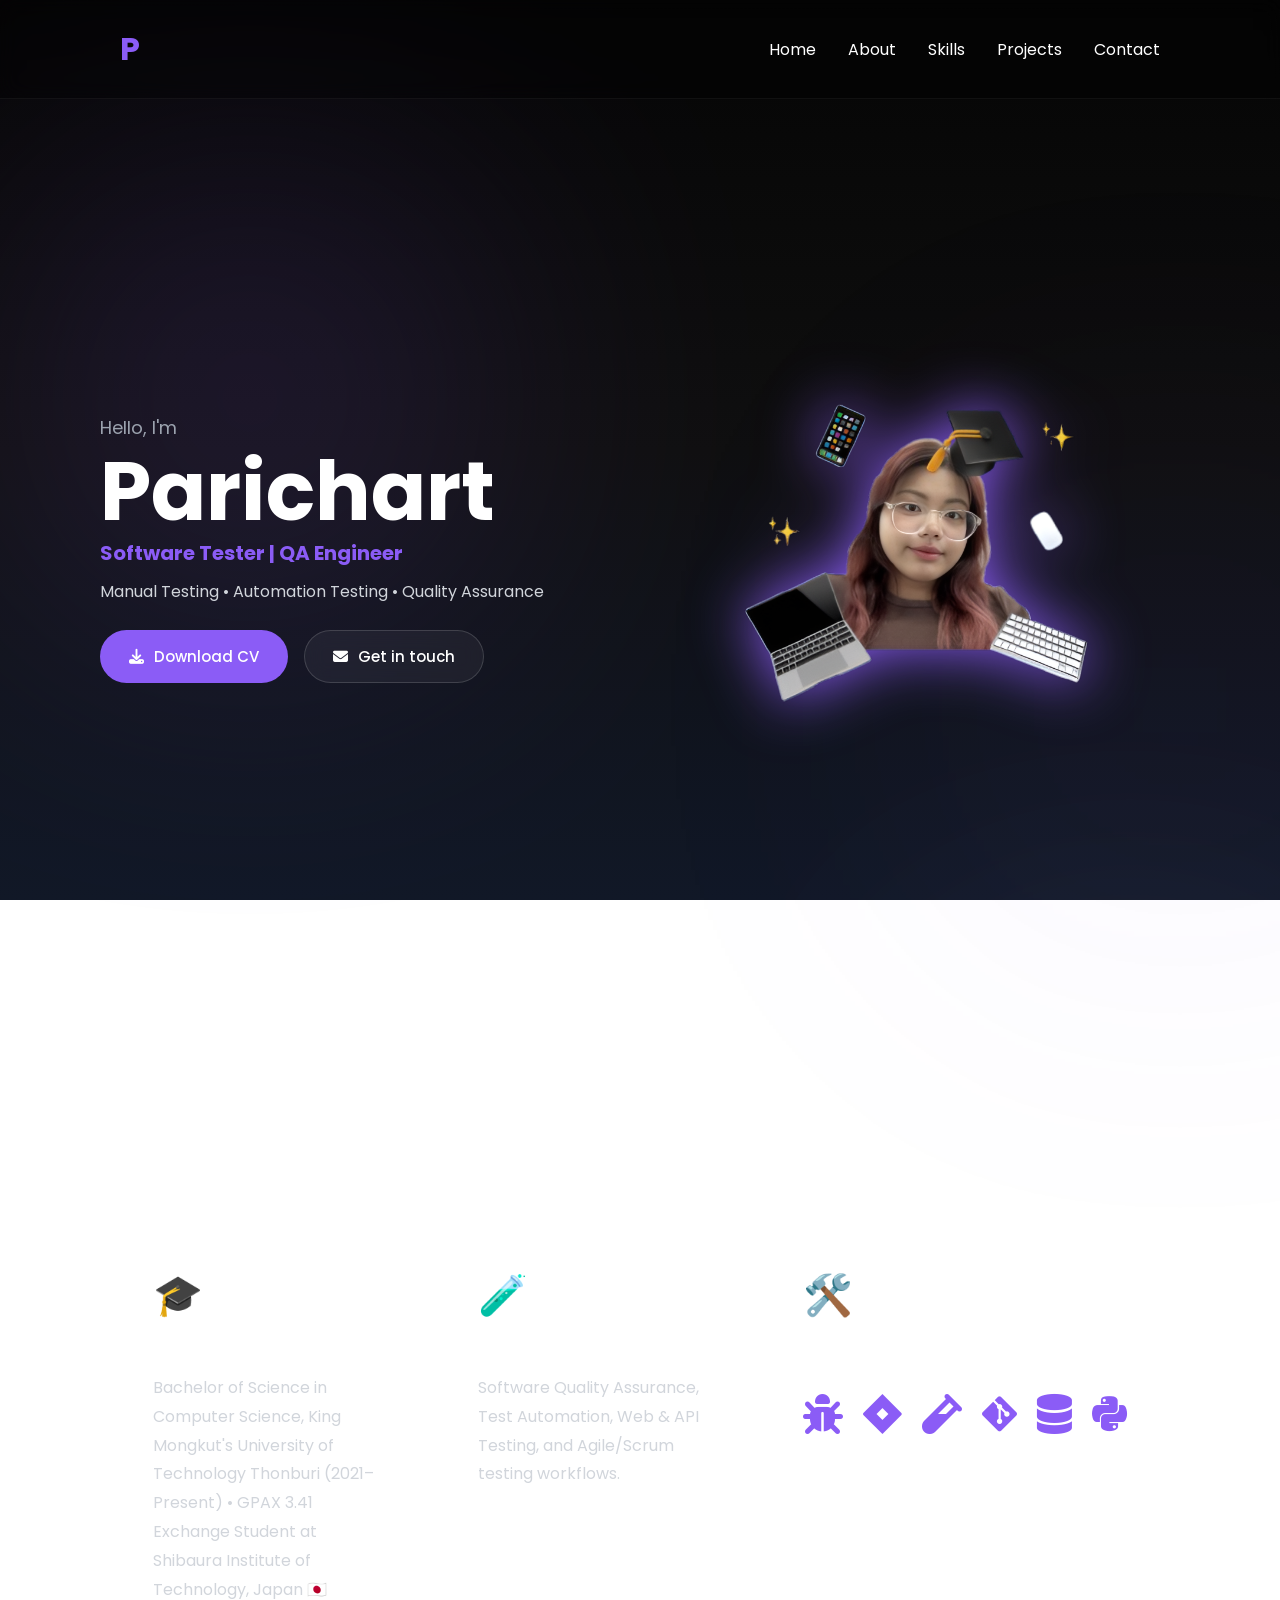
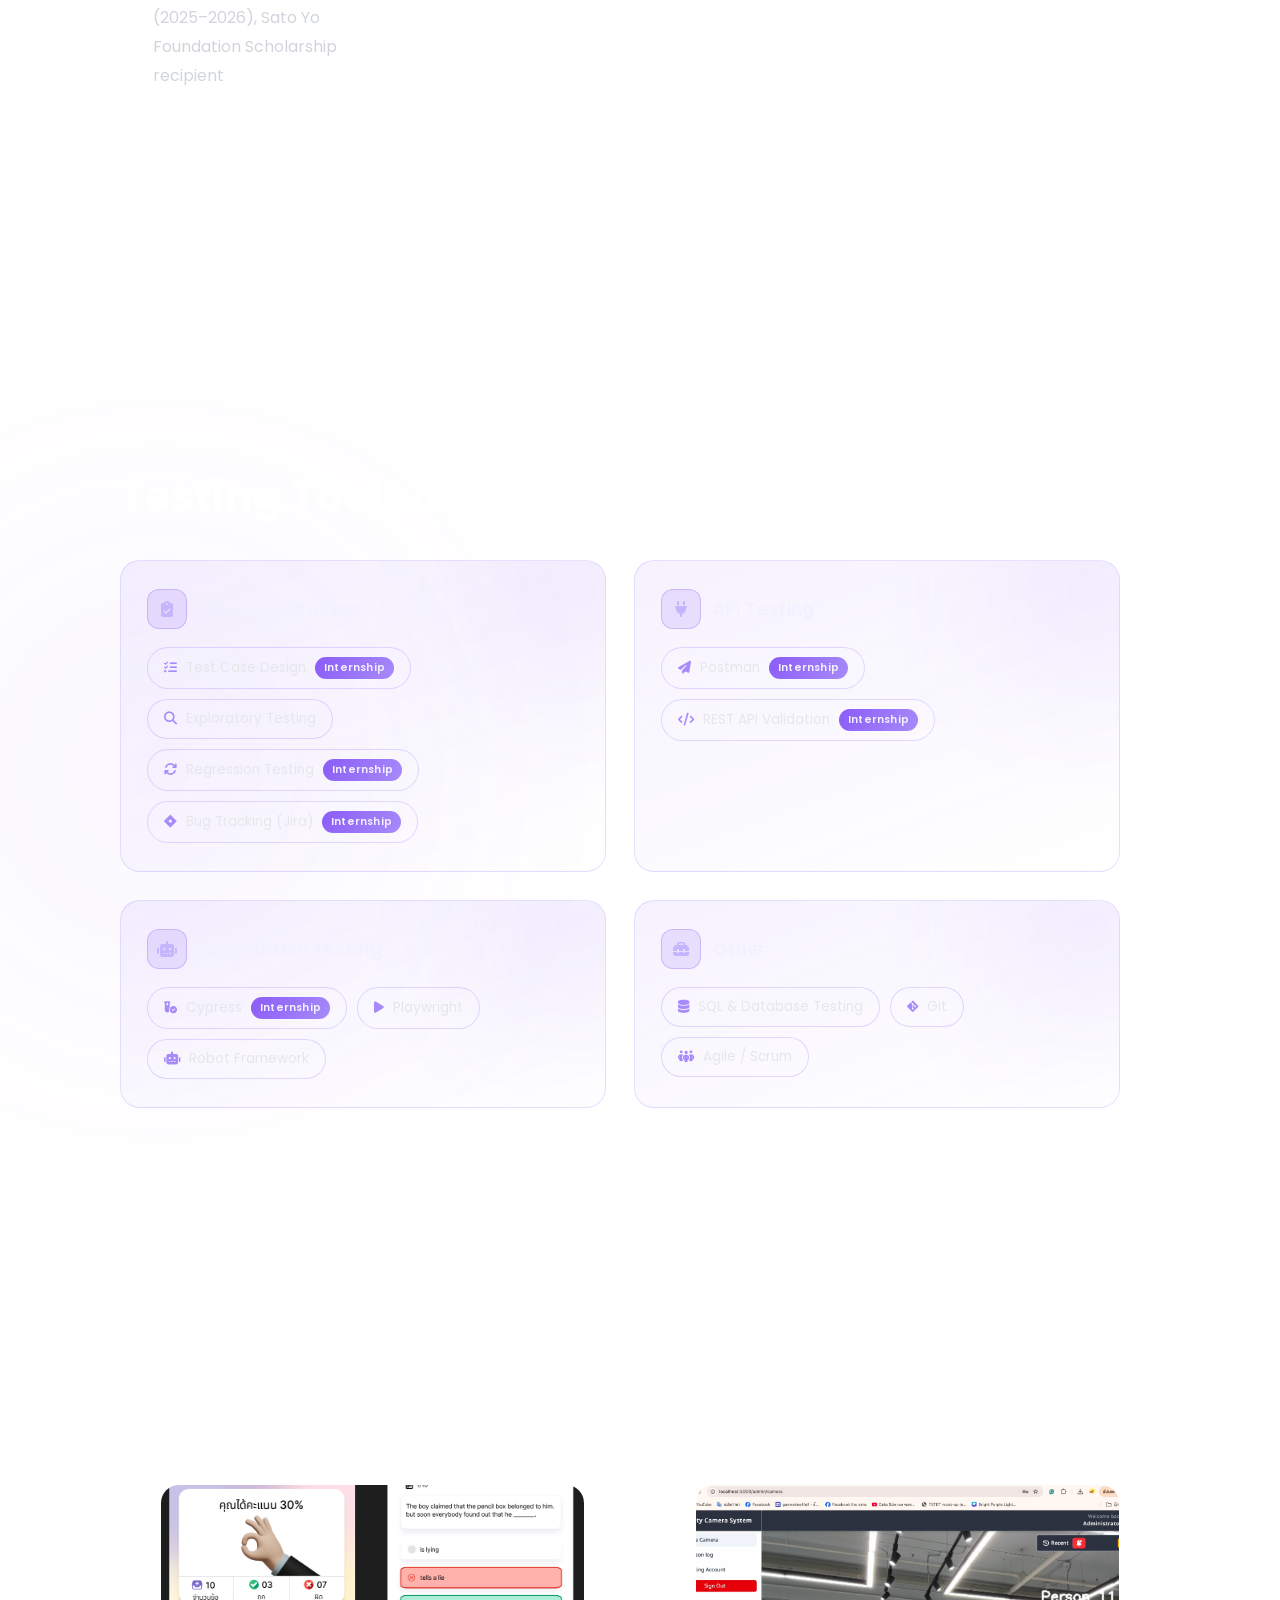
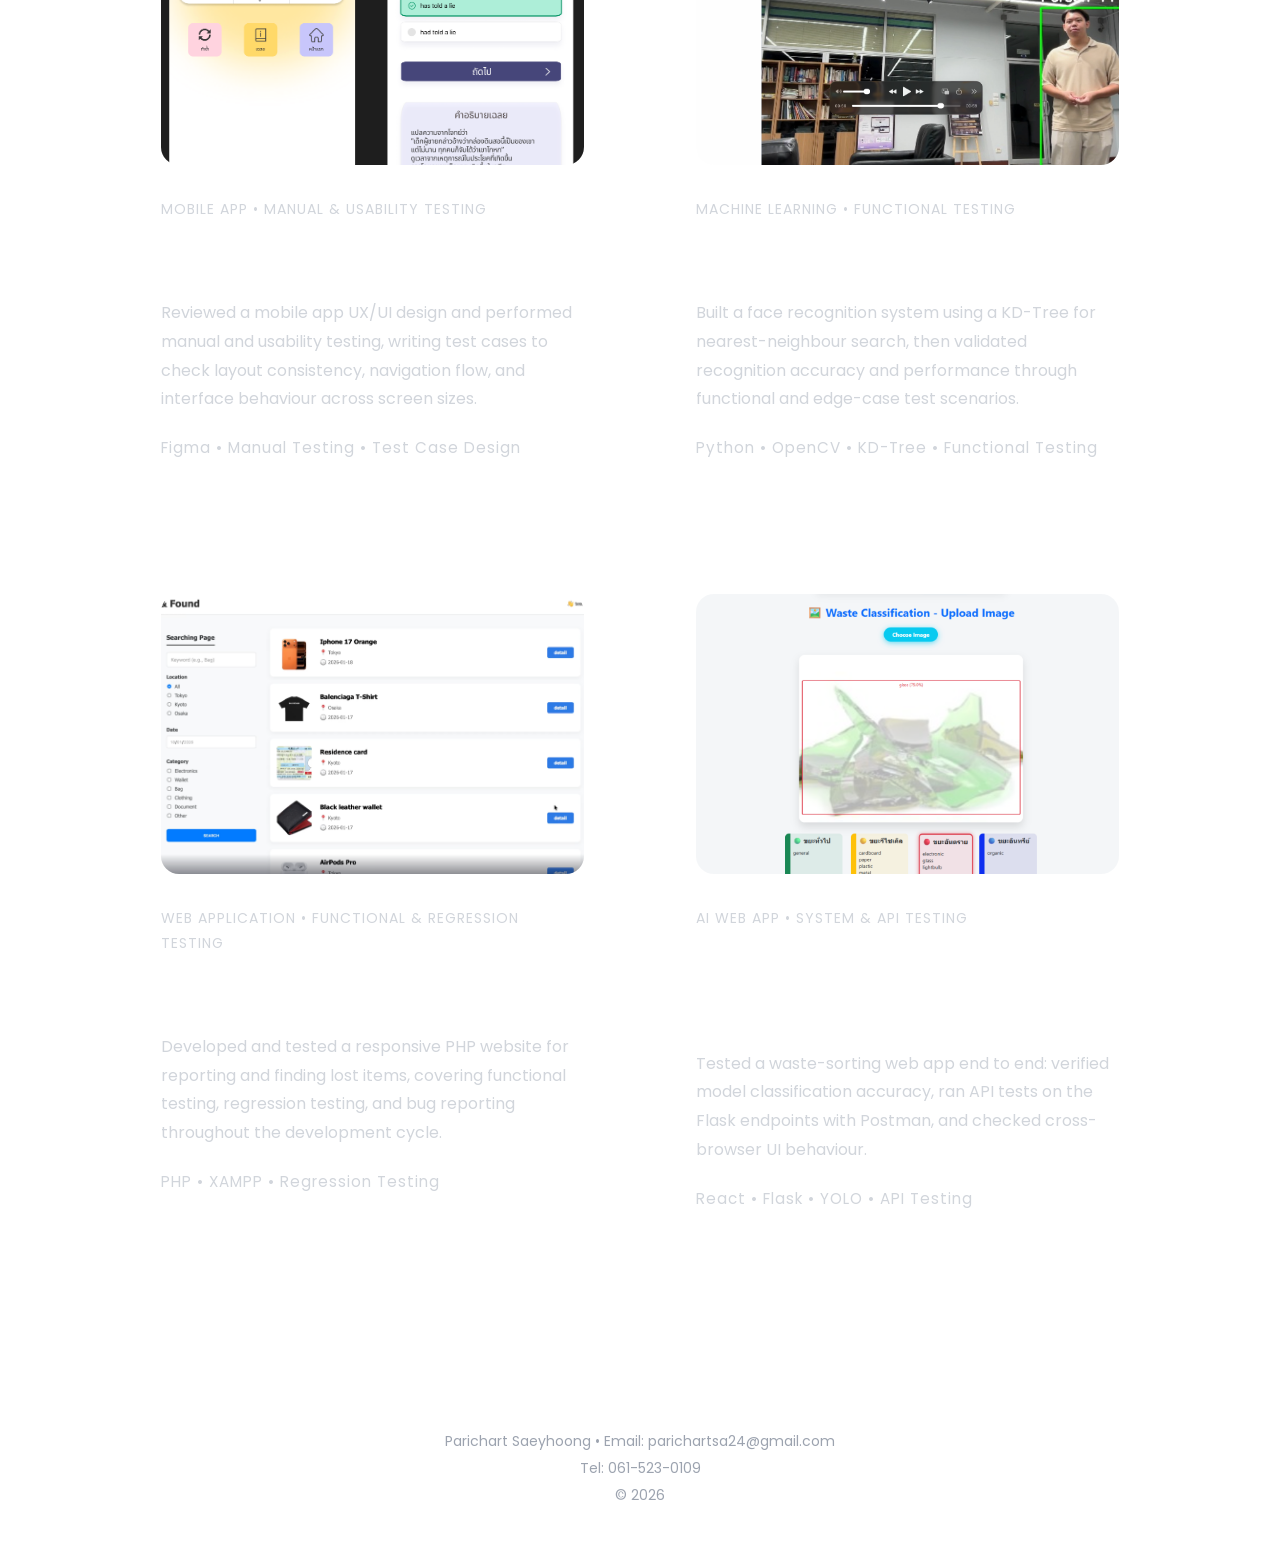
==== index.html @ 2a97bdf1 "Add files via upload" ====
<!DOCTYPE html>
<html lang="en">
  <head>
    <meta charset="UTF-8" />
    <meta name="viewport" content="width=device-width, initial-scale=1.0" />
    <title>Parichart Sae-yhoong — Software Tester | QA Engineer</title>

    <link rel="stylesheet" href="style.css" />
    <link rel="preconnect" href="https://fonts.googleapis.com" />
    <link rel="preconnect" href="https://fonts.gstatic.com" crossorigin />
    <link
      href="https://fonts.googleapis.com/css2?family=Poppins:wght@300;400;500;600;700&display=swap"
      rel="stylesheet"
    />
    <link
      rel="stylesheet"
      href="https://cdnjs.cloudflare.com/ajax/libs/font-awesome/6.5.1/css/all.min.css"
    />
  </head>
  <body>
    <header>
      <nav>
        <div class="logo">P</div>

        <ul>
          <li><a href="#home">Home</a></li>
          <li><a href="#about">About</a></li>
          <li><a href="#skills">Skills</a></li>
          <li><a href="#project">Projects</a></li>
          <li><a href="#contact">Contact</a></li>
        </ul>
      </nav>
    </header>

    <main>
      <section class="hero" id="home">
        <article>
          <p class="intro">Hello, I'm</p>
          <h2>Parichart</h2>
          <h3>Software Tester | QA Engineer</h3>
          <p class="description">
            Manual Testing &bull; Automation Testing &bull; Quality Assurance
          </p>
          <div class="hero-actions">
            <a href="resume.pdf" class="btn-primary" download="Parichart_Sae-yhoong_Resume.pdf">
              <i class="fa-solid fa-download"></i> Download CV
            </a>
            <a href="#contact" class="btn-secondary">
              <i class="fa-solid fa-envelope"></i> Get in touch
            </a>
          </div>
        </article>

        <figure class="hero-image">
          <img src="./images/photo.png" alt="Parichart Saeyhoong" />
        </figure>
      </section>


      <section class="about" id="about">
        <h2 class="section-title">About Me</h2>
        <div class="about-container">
          <article class="about-card">
            <div class="about-icon">🎓</div>
            <h3>Education</h3>
            <p>Bachelor of Science in Computer Science, King Mongkut's University of Technology Thonburi (2021–Present) &bull; GPAX 3.41</p>
            <p>Exchange Student at Shibaura Institute of Technology, Japan 🇯🇵 (2025–2026), Sato Yo Foundation Scholarship recipient</p>
          </article>
          <article class="about-card">
            <div class="about-icon">🧪</div>
            <h3>Interests</h3>
            <p>Software Quality Assurance, Test Automation, Web &amp; API Testing, and Agile/Scrum testing workflows.</p>
          </article>
          <article class="about-card">
            <div class="about-icon">🛠️</div>
            <h3>Tools I Use</h3>
            <div class="skills-icons">
              <i class="fa-solid fa-bug"></i>
              <i class="fa-brands fa-jira"></i>
              <i class="fa-solid fa-vial"></i>
              <i class="fa-brands fa-git-alt"></i>
              <i class="fa-solid fa-database"></i>
              <i class="fa-brands fa-python"></i>
            </div>
          </article>
        </div>
      </section>


      <section class="testing-skills" id="skills">
        <h2 class="section-title">Testing Toolbox</h2>
        <div class="toolbox-grid">
          <div class="toolbox-category">
            <div class="toolbox-category-header">
              <span class="toolbox-category-icon"><i class="fa-solid fa-clipboard-check"></i></span>
              <h3>Manual &amp; Process</h3>
            </div>
            <div class="tool-badges">
              <span class="tool-badge"><i class="fa-solid fa-list-check"></i><span>Test Case Design</span><em>Internship</em></span>
              <span class="tool-badge"><i class="fa-solid fa-magnifying-glass"></i><span>Exploratory Testing</span></span>
              <span class="tool-badge"><i class="fa-solid fa-arrows-rotate"></i><span>Regression Testing</span><em>Internship</em></span>
              <span class="tool-badge"><i class="fa-brands fa-jira"></i><span>Bug Tracking (Jira)</span><em>Internship</em></span>
            </div>
          </div>
          <div class="toolbox-category">
            <div class="toolbox-category-header">
              <span class="toolbox-category-icon"><i class="fa-solid fa-plug"></i></span>
              <h3>API Testing</h3>
            </div>
            <div class="tool-badges">
              <span class="tool-badge"><i class="fa-solid fa-paper-plane"></i><span>Postman</span><em>Internship</em></span>
              <span class="tool-badge"><i class="fa-solid fa-code"></i><span>REST API Validation</span><em>Internship</em></span>
            </div>
          </div>
          <div class="toolbox-category">
            <div class="toolbox-category-header">
              <span class="toolbox-category-icon"><i class="fa-solid fa-robot"></i></span>
              <h3>Automation Testing</h3>
            </div>
            <div class="tool-badges">
              <span class="tool-badge"><i class="fa-solid fa-vial-circle-check"></i><span>Cypress</span><em>Internship</em></span>
              <span class="tool-badge"><i class="fa-solid fa-play"></i><span>Playwright</span></span>
              <span class="tool-badge"><i class="fa-solid fa-robot"></i><span>Robot Framework</span></span>
            </div>
          </div>
          <div class="toolbox-category">
            <div class="toolbox-category-header">
              <span class="toolbox-category-icon"><i class="fa-solid fa-toolbox"></i></span>
              <h3>Other</h3>
            </div>
            <div class="tool-badges">
              <span class="tool-badge"><i class="fa-solid fa-database"></i><span>SQL &amp; Database Testing</span></span>
              <span class="tool-badge"><i class="fa-brands fa-git-alt"></i><span>Git</span></span>
              <span class="tool-badge"><i class="fa-solid fa-people-group"></i><span>Agile / Scrum</span></span>
            </div>
          </div>
        </div>
      </section>


      <section class="project" id="project">
        <h2 class="section-title">Projects</h2>

        <div class="project-grid">
          <article class="project-card">
            <img src="./images/project1.png" alt="Example App" class="project-image" />
            <p class="project-type">Mobile App &bull; Manual &amp; Usability Testing</p>
            <h3>Example App</h3>
            <p>Reviewed a mobile app UX/UI design and performed manual and usability testing, writing test cases to check layout consistency, navigation flow, and interface behaviour across screen sizes.</p>
            <p class="tech-stack">Figma &bull; Manual Testing &bull; Test Case Design</p>
          </article>

          <article class="project-card">
            <img src="./images/project2.png" alt="Face Recognition by KD-Tree" class="project-image" />
            <p class="project-type">Machine Learning &bull; Functional Testing</p>
            <h3>Face Recognition by KD-Tree</h3>
            <p>Built a face recognition system using a KD-Tree for nearest-neighbour search, then validated recognition accuracy and performance through functional and edge-case test scenarios.</p>
            <p class="tech-stack">Python &bull; OpenCV &bull; KD-Tree &bull; Functional Testing</p>
          </article>

          <article class="project-card">
            <img src="./images/project3.png" alt="Lost and Found Website" class="project-image" />
            <p class="project-type">Web Application &bull; Functional &amp; Regression Testing</p>
            <h3>Lost and Found Website</h3>
            <p>Developed and tested a responsive PHP website for reporting and finding lost items, covering functional testing, regression testing, and bug reporting throughout the development cycle.</p>
            <p class="tech-stack">PHP &bull; XAMPP &bull; Regression Testing</p>
          </article>

          <article class="project-card">
            <img src="./images/project4.png" alt="Garbage Classification Website" class="project-image" />
            <p class="project-type">AI Web App &bull; System &amp; API Testing</p>
            <h3>Garbage Classification Website</h3>
            <p>Tested a waste-sorting web app end to end: verified model classification accuracy, ran API tests on the Flask endpoints with Postman, and checked cross-browser UI behaviour.</p>
            <p class="tech-stack">React &bull; Flask &bull; YOLO &bull; API Testing</p>
          </article>
        </div>
      </section>
    </main>

    <footer>
        <p>Parichart Saeyhoong &bull; Email: parichartsa24@gmail.com</p>
        <p>Tel: 061-523-0109</p>
        <p>&copy; 2026</p>
    </footer>

    <script>
      const form = document.getElementById('contact-form');
      const flash = document.getElementById('form-flash');

      form.addEventListener('submit', async (e) => {
        e.preventDefault();
        const submitBtn = form.querySelector('button[type="submit"]');
        submitBtn.disabled = true;

        try {
          const response = await fetch(form.action, {
            method: 'POST',
            body: new FormData(form),
            headers: { Accept: 'application/json' },
          });

          if (response.ok) {
            flash.textContent = "Thanks for reaching out! Your message has been sent.";
            flash.className = 'form-flash form-flash--success';
            form.reset();
          } else {
            flash.textContent = "Sorry, something went wrong sending your message. Please email me directly instead.";
            flash.className = 'form-flash form-flash--error';
          }
        } catch (err) {
          flash.textContent = "Sorry, something went wrong sending your message. Please email me directly instead.";
          flash.className = 'form-flash form-flash--error';
        } finally {
          flash.hidden = false;
          submitBtn.disabled = false;
        }
      });
    </script>
  </body>
</html>
---- style.css ----
*{
    margin: 0;
    padding: 0;
    box-sizing: border-box;
}

body
{
    background:
    linear-gradient(
        to bottom,
        #050505,
        #0f0f0f,
        #111827
);
    background-attachment: fixed;
    color: white;
    font-family: 'Poppins', sans-serif;
    overflow-x: hidden;
}

body::after{
    content: "";
  
    position: fixed;
  
    width: 400px;
    height: 400px;
  
    background: #8b5cf6;
  
    filter: blur(180px);
  
    opacity: 0.08;
  
    right: -100px;
    bottom: 0;
  
    z-index: -1;
  }

header
{
    position: sticky;
    top: 0;
    background-color: rgba(0, 0, 0, 0.3);
    backdrop-filter: blur(10px);
    z-index: 1000;
    border-bottom: 1px solid rgba(255,255,255,0.05);
}

nav
{
    display: flex;
    justify-content: space-between;
    align-items: center;
    padding: 25px 120px;
}

ul
{
    display: flex;
    gap: 2em;
    list-style: none;
}

a{
    color: white;
    text-decoration: none;
    transition: 0.3s;
}
.logo{
    font-size: 32px;
    font-weight: 700;
    color: #8b5cf6;
}
a:hover{
    color: #8b5cf6;
}

.hero{
    min-height: 100vh;
  
    display: flex;
    justify-content: space-between;
    align-items: center;
  
    padding: 0 100px;
  
    position: relative;
  }
  .hero::before{
    content: "";
  
    position: absolute;
  
    width: 400px;
    height: 400px;
  
    background: #8b5cf6;
  
    border-radius: 50%;
  
    filter: blur(150px);
  
    opacity: 0.25;
  
    top: 100px;
    left: 50px;
  
    z-index: -1;
  }

.hero-text
{
    display: flex;
    flex-direction: column;
    gap: 10px;
    width: 50%;
    background: linear-gradient(
        to right,
        white,
        #8b5cf6
    );
    
    -webkit-background-clip: text;
    
    -webkit-text-fill-color: transparent;
}
.intro{
    color: #9ca3af;
  
    margin-bottom: 10px;
  
    font-size: 18px;
  }

  .hero h2{
    font-size: 82px;
    line-height: 1;
    font-weight: 700;
  
    margin-bottom: 5px;
  }


.hero h3{
    font-size: 20px;
    color: #8b5cf6;
  
    margin-bottom: 10px;
  }

  .description{
    color: #d1d5db;
  
    line-height: 1.8;
  
    max-width: 550px;
  }

  .hero-image{
    width: 50%;
  
    display: flex;
    justify-content: center;
  }

  .hero-image img{
    width: 600px;
    filter: drop-shadow(0 0 30px #8b5cf6);
  }

  section{
    padding: 7.5rem 7.5rem;
    border-bottom: 1px solid rgba(255,255,255,0.04);
  }
  .section-title{
    font-size: 42px;
  
    margin-bottom: 2rem;
  }
  
.about
{
    position: relative;
    margin-bottom: 100px;
}
.about::before{
    content: "";
  
    position: absolute;
  
    width: 300px;
    height: 300px;
  
    background: white;
  
    border-radius: 50%;
  
    filter: blur(140px);
  
    opacity: 0.15;
  
    right: 0;
    top: 0;
  
    z-index: -1;
  }

.about p{
    max-width: 700px;
  
    line-height: 1.8;
  
    color: #d1d5db;
  }

  .projects{
    position: relative;
  }
  .projects::before{
    content: "";
  
    position: absolute;
  
    width: 350px;
    height: 350px;
  
    background: #8b5cf6;
  
    border-radius: 50%;
  
    filter: blur(150px);
  
    opacity: 0.15;
  
    left: 30%;
    top: 20%;
  
    z-index: -1;
  } 

.project-grid{
    display: grid;
  
    grid-template-columns: repeat(2, 1fr);
  
    gap: 30px;
}

.project-grid{
    display: grid;
  
    grid-template-columns: repeat(2, 1fr);
  
    gap: 30px;
}

.project-card{
    background: rgba(255,255,255,0.03);
    border: 1px solid rgba(255,255,255,0.08);
    border-radius: 20px;
    padding: 2.5rem;
    backdrop-filter: blur(10px);
    transition: 0.4s;
    overflow: hidden;
    min-height: 600px;
  }

  .project-card:hover{
    transform: translateY(-10px);
  
    border-color: #8b5cf6;
  
    box-shadow: 0 0 30px rgba(139,92,246,0.3);
  }

.project-card h3
{
    font-size: 28px;
    margin-bottom: 15px;
}

.project-card p
{
    color: #d1d5db;
    line-height: 1.8;
    margin-bottom: 20px;
}

.project-card a 
{
    display: inline-block;
    padding: 12px 24px;
    background: #8b5cf6;
    border-radius: 999px;
    color: white;
    transition: 0.3s; 
}

.project-card a:hover{
    background: #7c3aed;
}

/* CONTACT */

.contact{
    padding: 120px 100px;
  
    text-align: center;
  
    position: relative;
  }
  
  
  /* GLOW EFFECT */
  
  .contact::before{
    content: "";
  
    position: absolute;
  
    width: 300px;
    height: 300px;
  
    background: #8b5cf6;
  
    border-radius: 50%;
  
    filter: blur(150px);
  
    opacity: 0.15;
  
    top: 0;
    left: 50%;
  
    transform: translateX(-50%);
  
    z-index: -1;
  }
  
  
  /* SOCIAL ICONS */
  
  .social-icons{
    display: flex;
  
    justify-content: center;
  
    gap: 20px;
  
    margin-top: 40px;
  }
  
  
  /* BUTTON */
  
  .social-icons a{
    padding: 14px 32px;
  
    border-radius: 999px;
  
    background: rgba(255,255,255,0.05);
  
    border: 1px solid rgba(255,255,255,0.1);
  
    color: white;
  
    transition: 0.3s;
  
    backdrop-filter: blur(10px);
    align-items: center;
    gap: 15px;
  }
  
  
  /* HOVER */
  
  .social-icons a:hover{
    background: #8b5cf6;
  
    transform: translateY(-5px);
  
    box-shadow: 0 0 20px rgba(139,92,246,0.5);
  }
  
  
  /* FOOTER */
  
  footer{
    padding: 30px;
  
    border-top: 1px solid rgba(255,255,255,0.08);
  
    text-align: center;
  }
  
  
  /* FOOTER TEXT */
  footer p{
    color: #9ca3af;
  
    margin: 6px 0;
  
    font-size: 14px;
  }
  .project-type{
    color: #8b5cf6;
    font-size: 14px;
    margin-bottom: 12px;
    letter-spacing: 1px;
    text-transform: uppercase;
  }

  .project-image{
    width: 100%;
    height: 280px;
    object-fit: cover;
    border-radius: 18px;
    margin-bottom: 25px;
    transition: 0.4s;
  }

  .project-card:hover .project-image{
    transform: scale(1.03);
  }

/* ABOUT ICON */

.about-icon{
    font-size: 40px;
  
    margin-bottom: 20px;
  }
  
  
  /* SKILLS ICONS */
  
  .skills-icons{
    display: flex;
  
    gap: 20px;
  
    margin-top: 20px;
  
    font-size: 40px;
  }
  
  
  /* ICON STYLE */
  
  .skills-icons i{
    color: #8b5cf6;
  
    transition: 0.3s;
  }
  
  
  /* HOVER */
  
  .skills-icons i:hover{
    transform: translateY(-5px);
  
    color: white;
  }

/* ABOUT GRID */

.about-container{
    display: grid;
  
    grid-template-columns: repeat(3, 1fr);
  
    gap: 30px;
  
    margin-top: 50px;
  }
  
  
  /* ABOUT CARD */
  
  .about-card{
    background: rgba(255,255,255,0.04);
  
    border: 1px solid rgba(255,255,255,0.08);
  
    border-radius: 24px;
  
    padding: 2rem;
  
    backdrop-filter: blur(10px);
  
    transition: 0.4s;
  }
  
  
  /* HOVER */
  
  .about-card:hover{
    transform: translateY(-10px);
  
    border-color: #8b5cf6;
  
    box-shadow: 0 0 30px rgba(139,92,246,0.25);
  }

/* TECH STACK */

.tech-stack{
    margin-top: auto;
  
    color: #8b5cf6;
  
    font-size: 0.95rem;
  
    letter-spacing: 1px;
  }

  /* RESPONSIVE */

@media (max-width: 768px){

    nav{
      padding: 20px 30px;
    }
  
    section{
      padding: 5rem 2rem;
    }
  
    .hero{
      flex-direction: column;
  
      text-align: center;
  
      padding: 6rem 2rem;
  
      gap: 4rem;
    }
  
    .hero-text{
      width: 100%;
    }
  
    .hero-image{
      width: 100%;
    }
  
    .hero-image img{
      width: 320px;
    }
  
    .about-container{
      grid-template-columns: 1fr;
    }
  
    .project-grid{
      grid-template-columns: 1fr;
    }
  
    .project-card{
      min-height: auto;
    }
  
    ul{
      gap: 1rem;
    }
  
    .hero h2{
      font-size: 4rem;
    }
  
  }
/* ============================================= */
/* HERO ACTIONS (CV download / contact buttons)   */
/* ============================================= */

.hero-actions{
    display: flex;
    gap: 16px;
    margin-top: 24px;
    flex-wrap: wrap;
}

.btn-primary,
.btn-secondary{
    display: inline-flex;
    align-items: center;
    gap: 10px;
    padding: 14px 28px;
    border-radius: 999px;
    font-weight: 500;
    font-size: 15px;
    transition: 0.3s;
    border: 1px solid transparent;
    cursor: pointer;
}

.btn-primary{
    background: #8b5cf6;
    color: white;
}

.btn-primary:hover{
    background: #7c3aed;
    box-shadow: 0 0 20px rgba(139,92,246,0.5);
    transform: translateY(-3px);
}

.btn-secondary{
    background: rgba(255,255,255,0.05);
    border-color: rgba(255,255,255,0.15);
    color: white;
    backdrop-filter: blur(10px);
}

.btn-secondary:hover{
    border-color: #8b5cf6;
    color: #8b5cf6;
    transform: translateY(-3px);
}

/* ============================================= */
/* TESTING TOOLBOX (skill bars)                   */
/* ============================================= */

.testing-skills{
    position: relative;
}

.testing-skills::before{
    content: "";
    position: absolute;
    width: 320px;
    height: 320px;
    background: #8b5cf6;
    border-radius: 50%;
    filter: blur(150px);
    opacity: 0.12;
    left: 0;
    top: 30%;
    z-index: -1;
}

.toolbox-grid{
    display: grid;
    grid-template-columns: repeat(2, 1fr);
    gap: 1.75rem;
    max-width: 1000px;
}

.toolbox-category{
    position: relative;
    padding: 28px 26px;
    border-radius: 20px;
    background: linear-gradient(160deg, rgba(139,92,246,0.08), rgba(255,255,255,0.02));
    border: 1px solid rgba(139,92,246,0.18);
    overflow: hidden;
    transition: 0.3s;
}

.toolbox-category::before{
    content: "";
    position: absolute;
    width: 140px;
    height: 140px;
    background: #8b5cf6;
    border-radius: 50%;
    filter: blur(80px);
    opacity: 0.18;
    top: -40px;
    right: -40px;
    pointer-events: none;
}

.toolbox-category:hover{
    border-color: rgba(139,92,246,0.45);
    transform: translateY(-4px);
    box-shadow: 0 10px 30px rgba(139,92,246,0.15);
}

.toolbox-category-header{
    display: flex;
    align-items: center;
    gap: 12px;
    margin-bottom: 18px;
    position: relative;
    z-index: 1;
}

.toolbox-category-icon{
    display: flex;
    align-items: center;
    justify-content: center;
    width: 40px;
    height: 40px;
    flex-shrink: 0;
    border-radius: 12px;
    background: rgba(139,92,246,0.15);
    border: 1px solid rgba(139,92,246,0.3);
    color: #c4b5fd;
    font-size: 16px;
}

.toolbox-category-header h3{
    font-size: 17px;
    color: #f3f0ff;
    font-weight: 600;
    letter-spacing: 0.02em;
}

.tool-badges{
    display: flex;
    flex-wrap: wrap;
    gap: 10px;
    position: relative;
    z-index: 1;
}

.tool-badge{
    display: inline-flex;
    align-items: center;
    gap: 9px;
    padding: 9px 16px;
    border-radius: 999px;
    background: rgba(255,255,255,0.04);
    border: 1px solid rgba(139,92,246,0.22);
    color: #e5e7eb;
    font-size: 13.5px;
    transition: 0.25s;
}

.tool-badge i{
    color: #a78bfa;
    font-size: 13px;
}

.tool-badge:hover{
    background: rgba(139,92,246,0.16);
    border-color: rgba(139,92,246,0.55);
    transform: translateY(-2px);
}

.tool-badge:hover i{
    color: #fff;
}

.tool-badge em{
    font-style: normal;
    font-size: 10.5px;
    font-weight: 600;
    letter-spacing: 0.02em;
    color: #f3f0ff;
    background: linear-gradient(120deg, #8b5cf6, #a78bfa);
    padding: 3px 9px;
    border-radius: 999px;
}

/* ============================================= */
/* CONTACT FORM                                   */
/* ============================================= */

.contact-form{
    max-width: 520px;
    margin: 40px auto 0;
    display: flex;
    flex-direction: column;
    gap: 18px;
    text-align: left;
}

.form-row{
    display: flex;
    flex-direction: column;
    gap: 8px;
}

.form-row label{
    font-size: 14px;
    color: #9ca3af;
}

.form-row input,
.form-row textarea{
    font-family: 'Poppins', sans-serif;
    background: rgba(255,255,255,0.04);
    border: 1px solid rgba(255,255,255,0.1);
    border-radius: 12px;
    padding: 14px 16px;
    color: white;
    font-size: 15px;
    resize: vertical;
    transition: 0.3s;
}

.form-row input:focus,
.form-row textarea:focus{
    outline: none;
    border-color: #8b5cf6;
    box-shadow: 0 0 15px rgba(139,92,246,0.25);
}

.contact-form .btn-primary{
    align-self: center;
    border: none;
    margin-top: 6px;
}

.form-flash{
    max-width: 520px;
    margin: 0 auto 10px;
    padding: 14px 20px;
    border-radius: 12px;
    font-size: 14px;
}

.form-flash--success{
    background: rgba(34,197,94,0.1);
    border: 1px solid rgba(34,197,94,0.4);
    color: #86efac;
}

.form-flash--error{
    background: rgba(239,68,68,0.1);
    border: 1px solid rgba(239,68,68,0.4);
    color: #fca5a5;
}

/* ============================================= */
/* RESPONSIVE ADDITIONS                           */
/* ============================================= */

@media (max-width: 768px){
    .toolbox-grid{
        grid-template-columns: 1fr;
    }

    .toolbox-category{
        padding: 22px 20px;
    }

    .hero-actions{
        justify-content: center;
    }
}
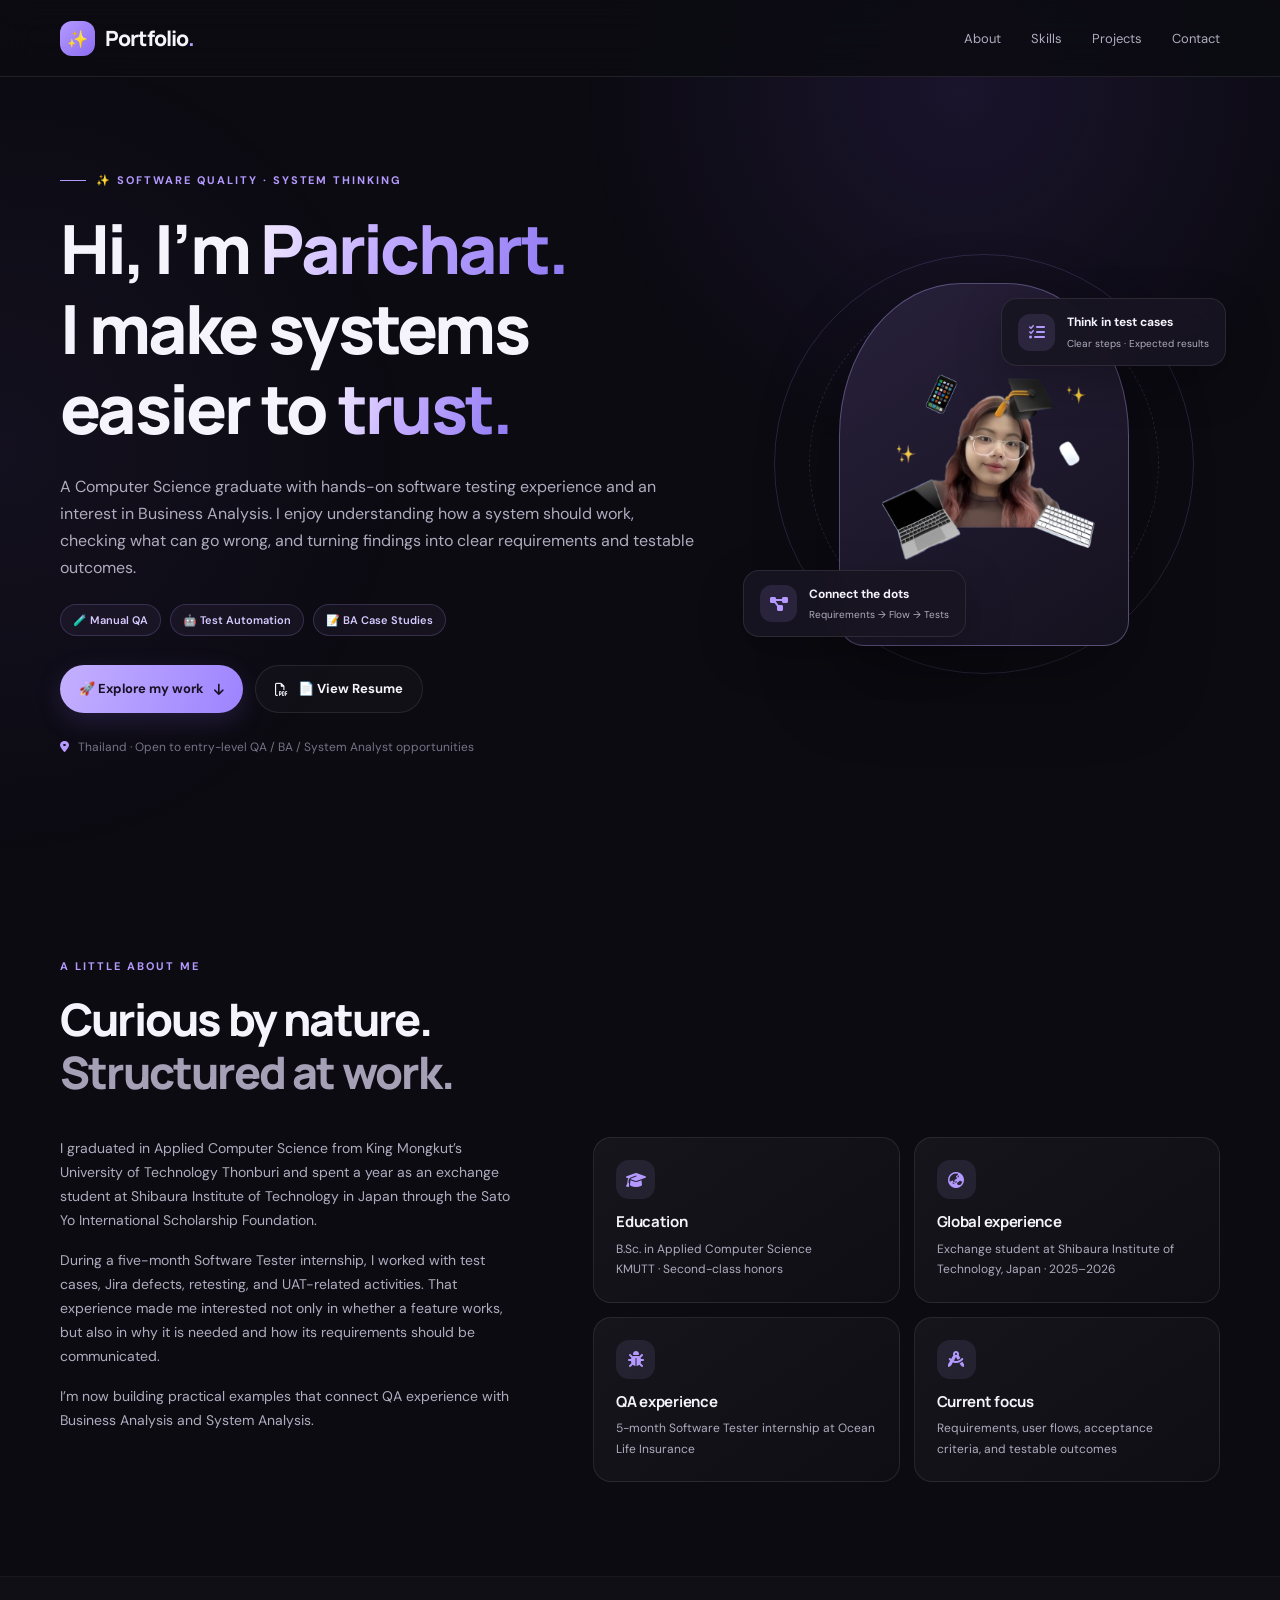
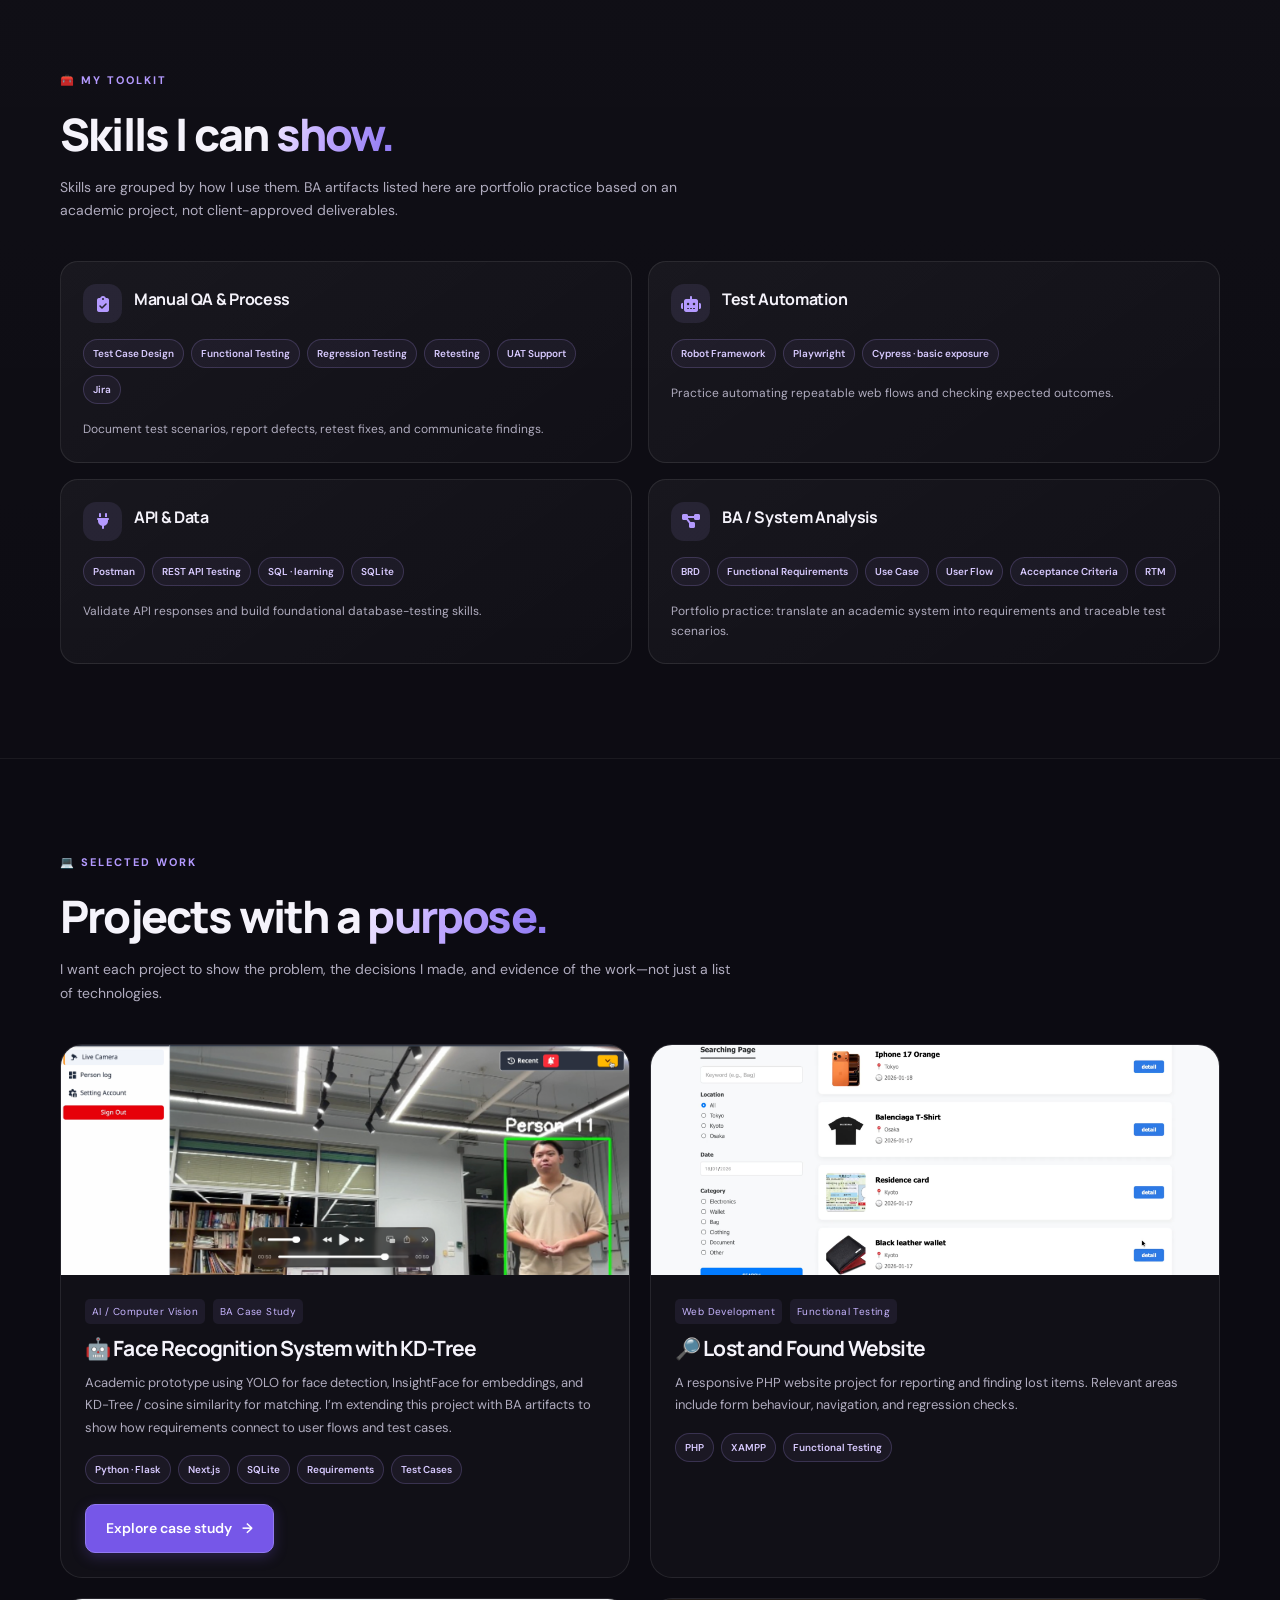
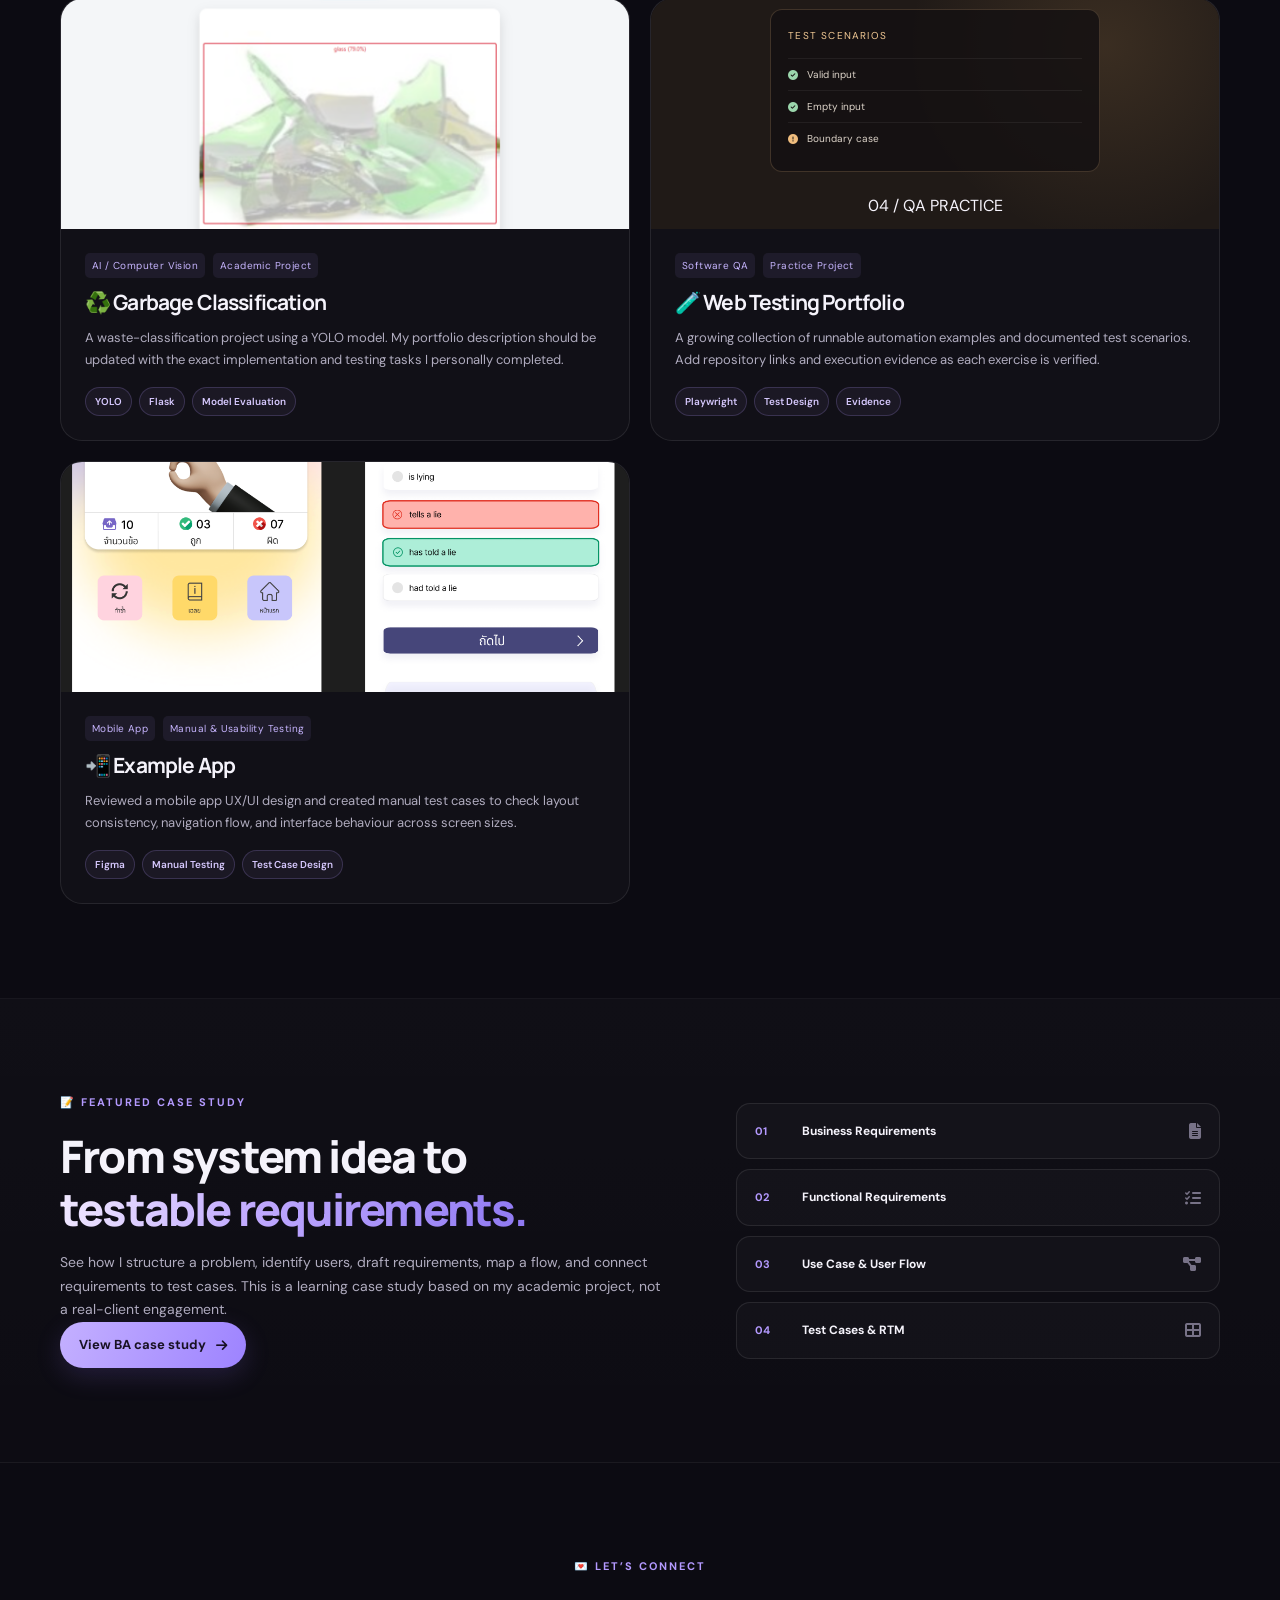
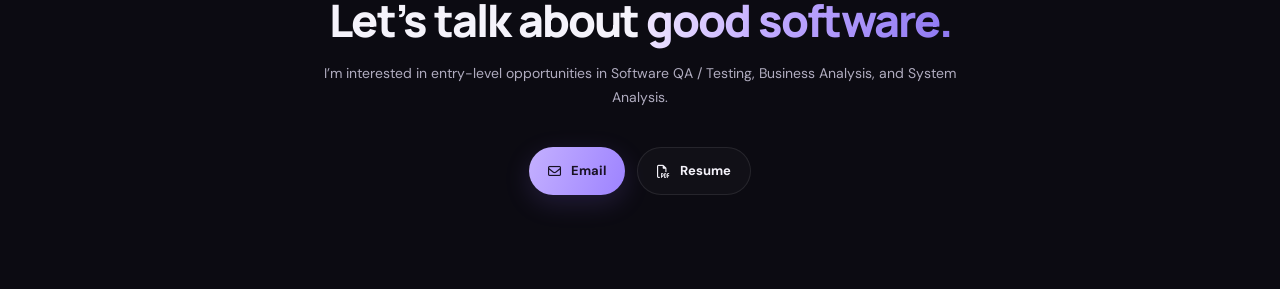
==== commit ab37a60b: "updated" ====
--- a/index.html
+++ b/index.html
@@ -2,219 +2,477 @@
 <html lang="en">
   <head>
     <meta charset="UTF-8" />
-    <meta name="viewport" content="width=device-width, initial-scale=1.0" />
-    <title>Parichart Sae-yhoong — Software Tester | QA Engineer</title>
-
-    <link rel="stylesheet" href="style.css" />
+    <meta name="viewport" content="width=device-width, initial-scale=1" />
+    <meta
+      name="description"
+      content="Parichart Saeyhoong — Software QA, test automation, and Business Analysis case studies."
+    />
+    <title>Parichart Saeyhoong | Portfolio</title>
     <link rel="preconnect" href="https://fonts.googleapis.com" />
     <link rel="preconnect" href="https://fonts.gstatic.com" crossorigin />
     <link
-      href="https://fonts.googleapis.com/css2?family=Poppins:wght@300;400;500;600;700&display=swap"
+      href="https://fonts.googleapis.com/css2?family=DM+Sans:wght@400;500;600;700&family=Manrope:wght@400;500;600;700;800&display=swap"
       rel="stylesheet"
     />
+    <link rel="stylesheet" href="style.css" />
     <link
       rel="stylesheet"
       href="https://cdnjs.cloudflare.com/ajax/libs/font-awesome/6.5.1/css/all.min.css"
     />
   </head>
   <body>
-    <header>
-      <nav>
-        <div class="logo">P</div>
-
-        <ul>
-          <li><a href="#home">Home</a></li>
-          <li><a href="#about">About</a></li>
+    <header class="site-header">
+      <nav class="nav wrap" aria-label="Main navigation">
+        <a class="brand" href="#home" aria-label="portfolio home"
+          ><span class="brand-mark">✨</span
+          ><span>Portfolio<span class="brand-dot">.</span></span></a
+        >
+        <button
+          class="menu-toggle"
+          aria-label="Toggle navigation"
+          aria-expanded="false"
+        >
+          <i class="fa-solid fa-bars"></i>
+        </button>
+        <ul class="nav-links">
+          <li>
+            <a href="#about">About</a>
+          </li>
           <li><a href="#skills">Skills</a></li>
-          <li><a href="#project">Projects</a></li>
+          <li><a href="#projects">Projects</a></li>
           <li><a href="#contact">Contact</a></li>
         </ul>
       </nav>
     </header>
+    <main>
+      <section class="hero wrap" id="home">
+        <div class="hero-copy">
+          <p class="eyebrow">
+            <span class="eyebrow-line"></span> ✨ SOFTWARE QUALITY · SYSTEM
+            THINKING
+          </p>
+          <h1>
+            Hi, I’m <span class="gradient-text">Parichart.</span><br />
+            I make systems easier to <span class="gradient-text">trust.</span>
+          </h1>
+          <p class="hero-lead">
+            A Computer Science graduate with hands-on software testing
+            experience and an interest in Business Analysis. I enjoy
+            understanding how a system should work, checking what can go wrong,
+            and turning findings into clear requirements and testable outcomes.
+          </p>
+          <div class="hero-tags">
+            <span>🧪 Manual QA</span><span>🤖 Test Automation</span
+            ><span>📝 BA Case Studies</span>
+          </div>
+          <div class="hero-actions">
+            <a class="btn btn-primary" href="#projects"
+              >🚀 Explore my work <i class="fa-solid fa-arrow-down"></i
+            ></a>
+            <a
+              class="btn btn-ghost"
+              href="resume.pdf"
+              target="_blank"
+              rel="noopener"
+              ><i class="fa-regular fa-file-pdf"></i> 📄 View Resume</a
+            >
+          </div>
+          <p class="hero-note">
+            <i class="fa-solid fa-location-dot"></i> Thailand · Open to
+            entry-level QA / BA / System Analyst opportunities
+          </p>
+        </div>
+        <div class="hero-visual">
+          <div class="visual-orbit orbit-one"></div>
+          <div class="visual-orbit orbit-two"></div>
+          <div class="profile-frame">
+            <img
+              src="images/photo.png"
+              alt="Portrait of Parichart Saeyhoong"
+              onerror="this.style.display='none';this.parentElement.classList.add('no-photo')"
+            />
+            <div class="fallback-initials">
+              📸<small>Add your photo here</small>
+            </div>
+          </div>
+          <div class="float-card float-card-top">
+            <span class="float-icon"
+              ><i class="fa-solid fa-list-check"></i></span
+            ><span
+              ><b>Think in test cases</b
+              ><small>Clear steps · Expected results</small></span
+            >
+          </div>
+          <div class="float-card float-card-bottom">
+            <span class="float-icon"
+              ><i class="fa-solid fa-diagram-project"></i></span
+            ><span
+              ><b>Connect the dots</b
+              ><small>Requirements → Flow → Tests</small></span
+            >
+          </div>
+        </div>
+      </section>
 
-    <main>
-      <section class="hero" id="home">
-        <article>
-          <p class="intro">Hello, I'm</p>
-          <h2>Parichart</h2>
-          <h3>Software Tester | QA Engineer</h3>
-          <p class="description">
-            Manual Testing &bull; Automation Testing &bull; Quality Assurance
+      <section class="section wrap" id="about">
+        <div class="section-heading">
+          <p class="eyebrow">A LITTLE ABOUT ME</p>
+          <h2>
+            Curious by nature.<br /><span class="muted-heading"
+              >Structured at work.</span
+            >
+          </h2>
+        </div>
+        <div class="about-layout">
+          <div class="about-copy">
+            <p>
+              I graduated in Applied Computer Science from King Mongkut’s
+              University of Technology Thonburi and spent a year as an exchange
+              student at Shibaura Institute of Technology in Japan through the
+              Sato Yo International Scholarship Foundation.
+            </p>
+            <p>
+              During a five-month Software Tester internship, I worked with test
+              cases, Jira defects, retesting, and UAT-related activities. That
+              experience made me interested not only in whether a feature works,
+              but also in why it is needed and how its requirements should be
+              communicated.
+            </p>
+            <p>
+              I’m now building practical examples that connect QA experience
+              with Business Analysis and System Analysis.
+            </p>
+          </div>
+          <div class="fact-grid">
+            <article class="fact-card">
+              <span class="fact-icon"
+                ><i class="fa-solid fa-graduation-cap"></i
+              ></span>
+              <h3>Education</h3>
+              <p>
+                B.Sc. in Applied Computer Science<br />KMUTT · Second-class
+                honors
+              </p>
+            </article>
+            <article class="fact-card">
+              <span class="fact-icon"
+                ><i class="fa-solid fa-globe-asia"></i
+              ></span>
+              <h3>Global experience</h3>
+              <p>
+                Exchange student at Shibaura Institute of Technology, Japan ·
+                2025–2026
+              </p>
+            </article>
+            <article class="fact-card">
+              <span class="fact-icon"><i class="fa-solid fa-bug"></i></span>
+              <h3>QA experience</h3>
+              <p>5-month Software Tester internship at Ocean Life Insurance</p>
+            </article>
+            <article class="fact-card">
+              <span class="fact-icon"
+                ><i class="fa-solid fa-compass-drafting"></i
+              ></span>
+              <h3>Current focus</h3>
+              <p>
+                Requirements, user flows, acceptance criteria, and testable
+                outcomes
+              </p>
+            </article>
+          </div>
+        </div>
+      </section>
+
+      <section class="section section-tinted" id="skills">
+        <div class="wrap">
+          <div class="section-heading">
+            <p class="eyebrow">🧰 MY TOOLKIT</p>
+            <h2>Skills I can <span class="gradient-text">show.</span></h2>
+            <p class="section-intro">
+              Skills are grouped by how I use them. BA artifacts listed here are
+              portfolio practice based on an academic project, not
+              client-approved deliverables.
+            </p>
+          </div>
+          <div class="skills-grid">
+            <article class="skill-card">
+              <div class="skill-head">
+                <span class="skill-icon"
+                  ><i class="fa-solid fa-clipboard-check"></i
+                ></span>
+                <h3>Manual QA & Process</h3>
+              </div>
+              <div class="chip-list">
+                <span>Test Case Design</span><span>Functional Testing</span
+                ><span>Regression Testing</span><span>Retesting</span
+                ><span>UAT Support</span><span>Jira</span>
+              </div>
+              <p>
+                Document test scenarios, report defects, retest fixes, and
+                communicate findings.
+              </p>
+            </article>
+            <article class="skill-card">
+              <div class="skill-head">
+                <span class="skill-icon"
+                  ><i class="fa-solid fa-robot"></i
+                ></span>
+                <h3>Test Automation</h3>
+              </div>
+              <div class="chip-list">
+                <span>Robot Framework</span><span>Playwright</span
+                ><span>Cypress · basic exposure</span>
+              </div>
+              <p>
+                Practice automating repeatable web flows and checking expected
+                outcomes.
+              </p>
+            </article>
+            <article class="skill-card">
+              <div class="skill-head">
+                <span class="skill-icon"><i class="fa-solid fa-plug"></i></span>
+                <h3>API & Data</h3>
+              </div>
+              <div class="chip-list">
+                <span>Postman</span><span>REST API Testing</span
+                ><span>SQL · learning</span><span>SQLite</span>
+              </div>
+              <p>
+                Validate API responses and build foundational database-testing
+                skills.
+              </p>
+            </article>
+            <article class="skill-card">
+              <div class="skill-head">
+                <span class="skill-icon"
+                  ><i class="fa-solid fa-diagram-project"></i
+                ></span>
+                <h3>BA / System Analysis</h3>
+              </div>
+              <div class="chip-list">
+                <span>BRD</span><span>Functional Requirements</span
+                ><span>Use Case</span><span>User Flow</span
+                ><span>Acceptance Criteria</span><span>RTM</span>
+              </div>
+              <p>
+                Portfolio practice: translate an academic system into
+                requirements and traceable test scenarios.
+              </p>
+            </article>
+          </div>
+        </div>
+      </section>
+
+      <section class="section wrap" id="projects">
+        <div class="section-heading">
+          <p class="eyebrow">💻 SELECTED WORK</p>
+          <h2>Projects with a <span class="gradient-text">purpose.</span></h2>
+          <p class="section-intro">
+            I want each project to show the problem, the decisions I made, and
+            evidence of the work—not just a list of technologies.
           </p>
-          <div class="hero-actions">
-            <a href="resume.pdf" class="btn-primary" download="Parichart_Sae-yhoong_Resume.pdf">
-              <i class="fa-solid fa-download"></i> Download CV
-            </a>
-            <a href="#contact" class="btn-secondary">
-              <i class="fa-solid fa-envelope"></i> Get in touch
-            </a>
-          </div>
-        </article>
+        </div>
+        <div class="projects-grid">
+          <article class="project-card featured-project" id="ba-case">
+            <div class="project-art my-photo">
+              <img src="./images/project2.png" alt="project_photo">
+            </div>
+            <div class="project-content">
+              <div class="project-meta">
+                <span>AI / Computer Vision</span><span>BA Case Study</span>
+              </div>
+              <h3>🤖 Face Recognition System with KD-Tree</h3>
+              <p>
+                Academic prototype using YOLO for face detection, InsightFace
+                for embeddings, and KD-Tree / cosine similarity for matching.
+                I’m extending this project with BA artifacts to show how
+                requirements connect to user flows and test cases.
+              </p>
+              <div class="chip-list">
+                <span>Python · Flask</span><span>Next.js</span
+                ><span>SQLite</span><span>Requirements</span
+                ><span>Test Cases</span>
+              </div>
+              <a href="ba-case-study.html" class="case-study-btn">
+                Explore case study
+                <span aria-hidden="true">→</span>
+              </a>
+            </div>
+          </article>
+          <article class="project-card">
+            <div class="project-art my-photo">
+              <img src="./images/project3.png" alt="project_photo">
+            </div>
+            <div class="project-content">
+              <div class="project-meta">
+                <span>Web Development</span><span>Functional Testing</span>
+              </div>
+              <h3>🔎 Lost and Found Website</h3>
+              <p>
+                A responsive PHP website project for reporting and finding lost
+                items. Relevant areas include form behaviour, navigation, and
+                regression checks.
+              </p>
+              <div class="chip-list">
+                <span>PHP</span><span>XAMPP</span
+                ><span>Functional Testing</span>
+              </div>
+            </div>
+          </article>
+          <article class="project-card">
+            <div class="project-art my-photo">
+              <img src="./images/project4.png" alt="project_photo">
+            </div>
+            <div class="project-content">
+              <div class="project-meta">
+                <span>AI / Computer Vision</span><span>Academic Project</span>
+              </div>
+              <h3>♻️ Garbage Classification</h3>
+              <p>
+                A waste-classification project using a YOLO model. My portfolio
+                description should be updated with the exact implementation and
+                testing tasks I personally completed.
+              </p>
+              <div class="chip-list">
+                <span>YOLO</span><span>Flask</span><span>Model Evaluation</span>
+              </div>
+            </div>
+          </article>
+          <article class="project-card">
+            <div class="project-art art-testing">
+              <div class="test-sheet">
+                <div class="test-sheet-title">TEST SCENARIOS</div>
+                <div>
+                  <i class="fa-solid fa-circle-check"></i
+                  ><span>Valid input</span>
+                </div>
+                <div>
+                  <i class="fa-solid fa-circle-check"></i
+                  ><span>Empty input</span>
+                </div>
+                <div>
+                  <i class="fa-solid fa-circle-exclamation"></i
+                  ><span>Boundary case</span>
+                </div>
+              </div>
+              <span class="art-label">04 / QA PRACTICE</span>
+            </div>
+            <div class="project-content">
+              <div class="project-meta">
+                <span>Software QA</span><span>Practice Project</span>
+              </div>
+              <h3>🧪 Web Testing Portfolio</h3>
+              <p>
+                A growing collection of runnable automation examples and
+                documented test scenarios. Add repository links and execution
+                evidence as each exercise is verified.
+              </p>
+              <div class="chip-list">
+                <span>Playwright</span><span>Test Design</span
+                ><span>Evidence</span>
+              </div>
+            </div>
+          </article>
+          <article class="project-card">
+            <div class="project-art my-photo">
+              <img src="./images/project1.png" alt="project_photo">
+            </div>
+            <div class="project-content">
+              <div class="project-meta">
+                <span>Mobile App</span><span>Manual & Usability Testing</span>
+              </div>
+              <h3>📲 Example App</h3>
+              <p>
+                Reviewed a mobile app UX/UI design and created manual test cases
+                to check layout consistency, navigation flow, and interface
+                behaviour across screen sizes.
+              </p>
+              <div class="chip-list">
+                <span>Figma</span><span>Manual Testing</span
+                ><span>Test Case Design</span>
+              </div>
+            </div>
+          </article>
+        </div>
+      </section>
 
-        <figure class="hero-image">
-          <img src="./images/photo.png" alt="Parichart Saeyhoong" />
-        </figure>
+      <section class="section section-tinted">
+        <div class="wrap ba-promo">
+          <div>
+            <p class="eyebrow">📝 FEATURED CASE STUDY</p>
+            <h2>
+              From system idea to<br /><span class="gradient-text"
+                >testable requirements.</span
+              >
+            </h2>
+            <p class="section-intro">
+              See how I structure a problem, identify users, draft requirements,
+              map a flow, and connect requirements to test cases. This is a
+              learning case study based on my academic project, not a
+              real-client engagement.
+            </p>
+            <a class="btn btn-primary" href="ba-case-study.html"
+              >View BA case study <i class="fa-solid fa-arrow-right"></i
+            ></a>
+          </div>
+          <div class="deliverable-stack">
+            <div>
+              <span>01</span><b>Business Requirements</b
+              ><i class="fa-solid fa-file-lines"></i>
+            </div>
+            <div>
+              <span>02</span><b>Functional Requirements</b
+              ><i class="fa-solid fa-list-check"></i>
+            </div>
+            <div>
+              <span>03</span><b>Use Case & User Flow</b
+              ><i class="fa-solid fa-diagram-project"></i>
+            </div>
+            <div>
+              <span>04</span><b>Test Cases & RTM</b
+              ><i class="fa-solid fa-table-cells-large"></i>
+            </div>
+          </div>
+        </div>
       </section>
 
-
-      <section class="about" id="about">
-        <h2 class="section-title">About Me</h2>
-        <div class="about-container">
-          <article class="about-card">
-            <div class="about-icon">🎓</div>
-            <h3>Education</h3>
-            <p>Bachelor of Science in Computer Science, King Mongkut's University of Technology Thonburi (2021–Present) &bull; GPAX 3.41</p>
-            <p>Exchange Student at Shibaura Institute of Technology, Japan 🇯🇵 (2025–2026), Sato Yo Foundation Scholarship recipient</p>
-          </article>
-          <article class="about-card">
-            <div class="about-icon">🧪</div>
-            <h3>Interests</h3>
-            <p>Software Quality Assurance, Test Automation, Web &amp; API Testing, and Agile/Scrum testing workflows.</p>
-          </article>
-          <article class="about-card">
-            <div class="about-icon">🛠️</div>
-            <h3>Tools I Use</h3>
-            <div class="skills-icons">
-              <i class="fa-solid fa-bug"></i>
-              <i class="fa-brands fa-jira"></i>
-              <i class="fa-solid fa-vial"></i>
-              <i class="fa-brands fa-git-alt"></i>
-              <i class="fa-solid fa-database"></i>
-              <i class="fa-brands fa-python"></i>
-            </div>
-          </article>
-        </div>
-      </section>
-
-
-      <section class="testing-skills" id="skills">
-        <h2 class="section-title">Testing Toolbox</h2>
-        <div class="toolbox-grid">
-          <div class="toolbox-category">
-            <div class="toolbox-category-header">
-              <span class="toolbox-category-icon"><i class="fa-solid fa-clipboard-check"></i></span>
-              <h3>Manual &amp; Process</h3>
-            </div>
-            <div class="tool-badges">
-              <span class="tool-badge"><i class="fa-solid fa-list-check"></i><span>Test Case Design</span><em>Internship</em></span>
-              <span class="tool-badge"><i class="fa-solid fa-magnifying-glass"></i><span>Exploratory Testing</span></span>
-              <span class="tool-badge"><i class="fa-solid fa-arrows-rotate"></i><span>Regression Testing</span><em>Internship</em></span>
-              <span class="tool-badge"><i class="fa-brands fa-jira"></i><span>Bug Tracking (Jira)</span><em>Internship</em></span>
-            </div>
-          </div>
-          <div class="toolbox-category">
-            <div class="toolbox-category-header">
-              <span class="toolbox-category-icon"><i class="fa-solid fa-plug"></i></span>
-              <h3>API Testing</h3>
-            </div>
-            <div class="tool-badges">
-              <span class="tool-badge"><i class="fa-solid fa-paper-plane"></i><span>Postman</span><em>Internship</em></span>
-              <span class="tool-badge"><i class="fa-solid fa-code"></i><span>REST API Validation</span><em>Internship</em></span>
-            </div>
-          </div>
-          <div class="toolbox-category">
-            <div class="toolbox-category-header">
-              <span class="toolbox-category-icon"><i class="fa-solid fa-robot"></i></span>
-              <h3>Automation Testing</h3>
-            </div>
-            <div class="tool-badges">
-              <span class="tool-badge"><i class="fa-solid fa-vial-circle-check"></i><span>Cypress</span><em>Internship</em></span>
-              <span class="tool-badge"><i class="fa-solid fa-play"></i><span>Playwright</span></span>
-              <span class="tool-badge"><i class="fa-solid fa-robot"></i><span>Robot Framework</span></span>
-            </div>
-          </div>
-          <div class="toolbox-category">
-            <div class="toolbox-category-header">
-              <span class="toolbox-category-icon"><i class="fa-solid fa-toolbox"></i></span>
-              <h3>Other</h3>
-            </div>
-            <div class="tool-badges">
-              <span class="tool-badge"><i class="fa-solid fa-database"></i><span>SQL &amp; Database Testing</span></span>
-              <span class="tool-badge"><i class="fa-brands fa-git-alt"></i><span>Git</span></span>
-              <span class="tool-badge"><i class="fa-solid fa-people-group"></i><span>Agile / Scrum</span></span>
-            </div>
-          </div>
-        </div>
-      </section>
-
-
-      <section class="project" id="project">
-        <h2 class="section-title">Projects</h2>
-
-        <div class="project-grid">
-          <article class="project-card">
-            <img src="./images/project1.png" alt="Example App" class="project-image" />
-            <p class="project-type">Mobile App &bull; Manual &amp; Usability Testing</p>
-            <h3>Example App</h3>
-            <p>Reviewed a mobile app UX/UI design and performed manual and usability testing, writing test cases to check layout consistency, navigation flow, and interface behaviour across screen sizes.</p>
-            <p class="tech-stack">Figma &bull; Manual Testing &bull; Test Case Design</p>
-          </article>
-
-          <article class="project-card">
-            <img src="./images/project2.png" alt="Face Recognition by KD-Tree" class="project-image" />
-            <p class="project-type">Machine Learning &bull; Functional Testing</p>
-            <h3>Face Recognition by KD-Tree</h3>
-            <p>Built a face recognition system using a KD-Tree for nearest-neighbour search, then validated recognition accuracy and performance through functional and edge-case test scenarios.</p>
-            <p class="tech-stack">Python &bull; OpenCV &bull; KD-Tree &bull; Functional Testing</p>
-          </article>
-
-          <article class="project-card">
-            <img src="./images/project3.png" alt="Lost and Found Website" class="project-image" />
-            <p class="project-type">Web Application &bull; Functional &amp; Regression Testing</p>
-            <h3>Lost and Found Website</h3>
-            <p>Developed and tested a responsive PHP website for reporting and finding lost items, covering functional testing, regression testing, and bug reporting throughout the development cycle.</p>
-            <p class="tech-stack">PHP &bull; XAMPP &bull; Regression Testing</p>
-          </article>
-
-          <article class="project-card">
-            <img src="./images/project4.png" alt="Garbage Classification Website" class="project-image" />
-            <p class="project-type">AI Web App &bull; System &amp; API Testing</p>
-            <h3>Garbage Classification Website</h3>
-            <p>Tested a waste-sorting web app end to end: verified model classification accuracy, ran API tests on the Flask endpoints with Postman, and checked cross-browser UI behaviour.</p>
-            <p class="tech-stack">React &bull; Flask &bull; YOLO &bull; API Testing</p>
-          </article>
+      <section class="section wrap contact-section" id="contact">
+        <div class="section-heading">
+          <p class="eyebrow">💌 LET’S CONNECT</p>
+          <h2>
+            Let’s talk about <span class="gradient-text">good software.</span>
+          </h2>
+          <p class="section-intro">
+            I’m interested in entry-level opportunities in Software QA /
+            Testing, Business Analysis, and System Analysis.
+          </p>
+        </div>
+        <div class="contact-actions">
+          <a class="btn btn-primary" href="mailto:parichartsa24@gmail.com"
+            ><i class="fa-regular fa-envelope"></i> Email</a>
+          <a
+            class="btn btn-ghost"
+            href="resume.pdf"
+            target="_blank"
+            rel="noopener"
+            ><i class="fa-regular fa-file-pdf"></i> Resume</a
+          >
         </div>
       </section>
     </main>
-
-    <footer>
-        <p>Parichart Saeyhoong &bull; Email: parichartsa24@gmail.com</p>
-        <p>Tel: 061-523-0109</p>
-        <p>&copy; 2026</p>
-    </footer>
-
     <script>
-      const form = document.getElementById('contact-form');
-      const flash = document.getElementById('form-flash');
-
-      form.addEventListener('submit', async (e) => {
-        e.preventDefault();
-        const submitBtn = form.querySelector('button[type="submit"]');
-        submitBtn.disabled = true;
-
-        try {
-          const response = await fetch(form.action, {
-            method: 'POST',
-            body: new FormData(form),
-            headers: { Accept: 'application/json' },
-          });
-
-          if (response.ok) {
-            flash.textContent = "Thanks for reaching out! Your message has been sent.";
-            flash.className = 'form-flash form-flash--success';
-            form.reset();
-          } else {
-            flash.textContent = "Sorry, something went wrong sending your message. Please email me directly instead.";
-            flash.className = 'form-flash form-flash--error';
-          }
-        } catch (err) {
-          flash.textContent = "Sorry, something went wrong sending your message. Please email me directly instead.";
-          flash.className = 'form-flash form-flash--error';
-        } finally {
-          flash.hidden = false;
-          submitBtn.disabled = false;
-        }
+      const toggle = document.querySelector(".menu-toggle");
+      const links = document.querySelector(".nav-links");
+      toggle.addEventListener("click", () => {
+        const open = links.classList.toggle("is-open");
+        toggle.setAttribute("aria-expanded", String(open));
       });
+      links.querySelectorAll("a").forEach((link) =>
+        link.addEventListener("click", () => {
+          links.classList.remove("is-open");
+          toggle.setAttribute("aria-expanded", "false");
+        })
+      );
     </script>
   </body>
 </html>
--- a/style.css
+++ b/style.css
@@ -1,846 +1,1080 @@
-*{
-    margin: 0;
-    padding: 0;
-    box-sizing: border-box;
-}
-
-body
-{
-    background:
-    linear-gradient(
-        to bottom,
-        #050505,
-        #0f0f0f,
-        #111827
-);
-    background-attachment: fixed;
-    color: white;
-    font-family: 'Poppins', sans-serif;
-    overflow-x: hidden;
-}
-
-body::after{
-    content: "";
-  
-    position: fixed;
-  
-    width: 400px;
-    height: 400px;
-  
-    background: #8b5cf6;
-  
-    filter: blur(180px);
-  
-    opacity: 0.08;
-  
-    right: -100px;
-    bottom: 0;
-  
-    z-index: -1;
-  }
-
-header
-{
-    position: sticky;
-    top: 0;
-    background-color: rgba(0, 0, 0, 0.3);
-    backdrop-filter: blur(10px);
-    z-index: 1000;
-    border-bottom: 1px solid rgba(255,255,255,0.05);
-}
-
-nav
-{
+* {
+  box-sizing: border-box;
+  margin: 0;
+  padding: 0;
+}
+:root {
+  --bg: #0c0b12;
+  --panel: #14121d;
+  --panel2: #191625;
+  --text: #f5f3fb;
+  --muted: #b0acbf;
+  --soft: #777287;
+  --accent: #b49aff;
+  --accent2: #8b6cf0;
+  --line: rgba(255, 255, 255, 0.09);
+  --max: 1160px;
+}
+html {
+  scroll-behavior: smooth;
+  scroll-padding-top: 90px;
+}
+body {
+  background: var(--bg);
+  color: var(--text);
+  font-family: "DM Sans", sans-serif;
+  line-height: 1.7;
+  overflow-x: hidden;
+}
+body:before {
+  content: "";
+  position: fixed;
+  inset: 0;
+  pointer-events: none;
+  z-index: -1;
+  background: radial-gradient(
+      circle at 75% 10%,
+      rgba(126, 83, 227, 0.13),
+      transparent 30%
+    ),
+    radial-gradient(circle at 0% 50%, rgba(88, 65, 148, 0.1), transparent 30%);
+}
+a {
+  color: inherit;
+  text-decoration: none;
+}
+img {
+  max-width: 100%;
+  display: block;
+}
+.wrap {
+  width: min(var(--max), calc(100% - 48px));
+  margin-inline: auto;
+}
+.site-header {
+  position: sticky;
+  top: 0;
+  z-index: 50;
+  background: rgba(12, 11, 18, 0.82);
+  backdrop-filter: blur(18px);
+  border-bottom: 1px solid var(--line);
+}
+.nav {
+  height: 76px;
+  display: flex;
+  align-items: center;
+  justify-content: space-between;
+}
+.brand {
+  display: inline-flex;
+  align-items: center;
+  gap: 10px;
+  font: 800 21px Manrope, sans-serif;
+  letter-spacing: -0.04em;
+}
+.brand-mark {
+  display: grid;
+  place-items: center;
+  width: 35px;
+  height: 35px;
+  border-radius: 12px;
+  background: linear-gradient(135deg, var(--accent), var(--accent2));
+  color: #171022;
+  font-size: 17px;
+}
+.brand-dot {
+  color: var(--accent);
+}
+.nav-links {
+  list-style: none;
+  display: flex;
+  gap: 30px;
+  align-items: center;
+}
+.nav-links a {
+  font-size: 13px;
+  color: var(--muted);
+  transition: 0.2s;
+}
+.nav-links a:hover {
+  color: var(--text);
+}
+.menu-toggle {
+  display: none;
+  background: none;
+  border: 0;
+  color: var(--text);
+  font-size: 22px;
+}
+.hero {
+  min-height: 670px;
+  padding-block: 94px 105px;
+  display: grid;
+  grid-template-columns: 1.15fr 0.85fr;
+  align-items: center;
+  gap: 50px;
+}
+.eyebrow {
+  display: flex;
+  align-items: center;
+  gap: 10px;
+  color: var(--accent);
+  font-size: 11px;
+  font-weight: 700;
+  letter-spacing: 0.18em;
+  text-transform: uppercase;
+  margin-bottom: 18px;
+}
+.eyebrow-line {
+  width: 26px;
+  height: 1px;
+  background: var(--accent);
+}
+h1,
+h2,
+h3 {
+  font-family: Manrope, sans-serif;
+  line-height: 1.18;
+  letter-spacing: -0.04em;
+}
+h1 {
+  font-size: clamp(42px, 5.3vw, 68px);
+  font-weight: 800;
+  max-width: 720px;
+}
+h2 {
+  font-size: clamp(31px, 3.5vw, 45px);
+  font-weight: 800;
+}
+.gradient-text {
+  background: linear-gradient(105deg, #f2eaff 0%, #c0a9ff 42%, #8e78f2 100%);
+  -webkit-background-clip: text;
+  background-clip: text;
+  color: transparent;
+}
+.hero-lead {
+  max-width: 640px;
+  color: var(--muted);
+  font-size: 16px;
+  margin-top: 25px;
+}
+.hero-tags,
+.chip-list {
+  display: flex;
+  flex-wrap: wrap;
+  gap: 9px;
+}
+.hero-tags {
+  margin-top: 22px;
+}
+.hero-tags span,
+.chip-list span {
+  border: 1px solid rgba(180, 154, 255, 0.2);
+  background: rgba(180, 154, 255, 0.06);
+  color: #d8caff;
+  border-radius: 999px;
+  padding: 6px 12px;
+  font-size: 11px;
+  font-weight: 600;
+}
+.hero-actions {
+  display: flex;
+  flex-wrap: wrap;
+  gap: 12px;
+  margin-top: 29px;
+}
+.btn {
+  display: inline-flex;
+  align-items: center;
+  justify-content: center;
+  gap: 10px;
+  border-radius: 999px;
+  padding: 12px 19px;
+  font-size: 13px;
+  font-weight: 700;
+  transition: transform 0.2s, border-color 0.2s, background 0.2s;
+}
+.btn:hover {
+  transform: translateY(-2px);
+}
+.btn-primary {
+  color: #181123;
+  background: linear-gradient(110deg, #c4b0ff, #9d83ff);
+  box-shadow: 0 8px 26px rgba(137, 103, 239, 0.18);
+}
+.btn-ghost {
+  border: 1px solid var(--line);
+  color: var(--text);
+  background: rgba(255, 255, 255, 0.025);
+}
+.btn-ghost:hover {
+  border-color: rgba(180, 154, 255, 0.5);
+}
+.hero-note {
+  font-size: 12px;
+  color: var(--soft);
+  margin-top: 24px;
+}
+.hero-note i {
+  color: var(--accent);
+  margin-right: 6px;
+}
+.hero-visual {
+  height: 440px;
+  position: relative;
+  display: grid;
+  place-items: center;
+}
+.profile-frame {
+  position: relative;
+  z-index: 2;
+  width: min(290px, 75%);
+  aspect-ratio: 4/5;
+  border: 1px solid rgba(195, 174, 255, 0.35);
+  border-radius: 42% 42% 25px 25px;
+  overflow: hidden;
+  background: linear-gradient(145deg, #28203b, #15121f);
+  box-shadow: 0 35px 80px rgba(0, 0, 0, 0.35);
+}
+.profile-frame img {
+  width: 100%;
+  height: 100%;
+  object-fit: cover;
+  object-position: center;
+}
+.fallback-initials {
+  display: none;
+  position: absolute;
+  inset: 0;
+  place-content: center;
+  justify-items: center;
+  gap: 12px;
+  font: 800 70px Manrope;
+  color: rgba(218, 202, 255, 0.8);
+  text-align: center;
+}
+.fallback-initials small {
+  font: 600 13px "DM Sans", sans-serif;
+  color: var(--muted);
+  letter-spacing: 0;
+}
+.profile-frame.no-photo .fallback-initials {
+  display: grid;
+}
+.visual-orbit {
+  position: absolute;
+  border: 1px solid rgba(180, 154, 255, 0.17);
+  border-radius: 50%;
+  aspect-ratio: 1;
+}
+.orbit-one {
+  width: 420px;
+}
+.orbit-two {
+  width: 350px;
+  border-style: dashed;
+  transform: rotate(35deg);
+}
+.float-card {
+  position: absolute;
+  z-index: 4;
+  display: flex;
+  align-items: center;
+  gap: 12px;
+  padding: 13px 16px;
+  border: 1px solid var(--line);
+  background: rgba(24, 21, 34, 0.92);
+  border-radius: 16px;
+  box-shadow: 0 16px 45px rgba(0, 0, 0, 0.25);
+  backdrop-filter: blur(12px);
+}
+.float-card-top {
+  top: 54px;
+  right: -6px;
+}
+.float-card-bottom {
+  bottom: 47px;
+  left: -5px;
+}
+.float-card b,
+.float-card small {
+  display: block;
+}
+.float-card b {
+  font-size: 12px;
+}
+.float-card small {
+  font-size: 10px;
+  color: var(--muted);
+  margin-top: 2px;
+}
+.float-icon {
+  display: grid;
+  place-items: center;
+  width: 37px;
+  height: 37px;
+  border-radius: 12px;
+  color: var(--accent);
+  background: rgba(180, 154, 255, 0.12);
+}
+.section {
+  padding-block: 94px;
+}
+.section-tinted {
+  background: linear-gradient(
+    180deg,
+    rgba(255, 255, 255, 0.018),
+    rgba(255, 255, 255, 0.008)
+  );
+  border-block: 1px solid rgba(255, 255, 255, 0.045);
+}
+.section-heading {
+  margin-bottom: 38px;
+}
+.muted-heading {
+  color: #a6a0b6;
+}
+.section-intro {
+  max-width: 670px;
+  color: var(--muted);
+  margin-top: 15px;
+  font-size: 14px;
+}
+.about-layout {
+  display: grid;
+  grid-template-columns: 0.85fr 1.15fr;
+  gap: 70px;
+}
+.about-copy p {
+  color: var(--muted);
+  font-size: 14px;
+  margin-bottom: 17px;
+}
+.fact-grid {
+  display: grid;
+  grid-template-columns: 1fr 1fr;
+  gap: 14px;
+}
+.fact-card,
+.skill-card {
+  background: linear-gradient(
+    145deg,
+    rgba(255, 255, 255, 0.045),
+    rgba(255, 255, 255, 0.015)
+  );
+  border: 1px solid var(--line);
+  border-radius: 18px;
+  padding: 22px;
+}
+.fact-icon,
+.skill-icon {
+  display: grid;
+  place-items: center;
+  width: 39px;
+  height: 39px;
+  border-radius: 13px;
+  background: rgba(180, 154, 255, 0.1);
+  color: var(--accent);
+  margin-bottom: 14px;
+}
+.fact-card h3,
+.skill-card h3 {
+  font-size: 15px;
+  margin-bottom: 8px;
+  letter-spacing: -0.02em;
+}
+.fact-card p,
+.skill-card p {
+  font-size: 12px;
+  color: var(--muted);
+  line-height: 1.7;
+}
+.skills-grid {
+  display: grid;
+  grid-template-columns: repeat(2, 1fr);
+  gap: 16px;
+}
+.skill-head {
+  display: flex;
+  align-items: center;
+  gap: 12px;
+  margin-bottom: 16px;
+}
+.skill-head .skill-icon {
+  margin: 0;
+}
+.skill-head h3 {
+  font-size: 16px;
+}
+.chip-list {
+  gap: 7px;
+}
+.chip-list span {
+  font-size: 10px;
+  padding: 5px 9px;
+}
+.skill-card p {
+  margin-top: 15px;
+}
+.projects-grid {
+  display: grid;
+  grid-template-columns: repeat(2, 1fr);
+  gap: 20px;
+}
+.project-card {
+  overflow: hidden;
+  border: 1px solid var(--line);
+  border-radius: 22px;
+  background: rgba(255, 255, 255, 0.025);
+  transition: transform 0.25s, border-color 0.25s;
+}
+.project-card:hover {
+  transform: translateY(-5px);
+  border-color: rgba(180, 154, 255, 0.35);
+}
+.project-content {
+  padding: 24px;
+}
+.project-meta {
+  display: flex;
+  gap: 8px;
+  flex-wrap: wrap;
+  margin-bottom: 12px;
+}
+.project-meta span {
+  font-size: 10px;
+  letter-spacing: 0.04em;
+  color: #c7b5ff;
+  background: rgba(180, 154, 255, 0.08);
+  border-radius: 5px;
+  padding: 4px 7px;
+}
+.project-content h3 {
+  font-size: 21px;
+  margin-bottom: 12px;
+}
+.project-content p {
+  color: var(--muted);
+  font-size: 13px;
+  margin-bottom: 16px;
+}
+.text-link {
+  display: inline-flex;
+  align-items: center;
+  gap: 8px;
+  color: var(--accent);
+  font-size: 12px;
+  font-weight: 700;
+  margin-top: 20px;
+}
+.text-link:hover {
+  gap: 12px;
+}
+/* Shared project artwork frame: identical dimensions across project cards */
+.project-art {
+  width: 100%;
+  height: 230px;
+  min-height: 230px;
+  position: relative;
+  overflow: hidden;
+  box-sizing: border-box;
+  display: grid;
+  place-items: center;
+}
+
+/* Images always fill the frame without stretching */
+.project-art img {
+  display: block;
+  width: 100%;
+  height: 100%;
+  max-width: none;
+  object-fit: cover;
+  object-position: center;
+}
+
+/* Photo-based project artwork has no illustration padding */
+.project-art.my-photo {
+  display: block;
+  padding: 0;
+}
+
+
+
+.art-line {
+  height: 4px;
+  border-radius: 9px;
+  background: rgba(195, 174, 255, 0.32);
+  margin-top: 14px;
+}
+.art-line.short {
+  width: 65%;
+  margin-top: 7px;
+  opacity: 0.55;
+}
+.art-tags {
+  display: flex;
+  gap: 6px;
+  margin-top: 15px;
+  flex-wrap: wrap;
+}
+.art-tags b {
+  font-size: 8px;
+  padding: 4px 6px;
+  background: rgba(180, 154, 255, 0.1);
+  color: #d8caff;
+  border-radius: 5px;
+}
+.art-web {
+  background: radial-gradient(
+      circle at 30% 30%,
+      rgba(82, 170, 193, 0.17),
+      transparent 40%
+    ),
+    #101b24;
+}
+.mini-browser {
+  width: 62%;
+  padding: 16px;
+  border: 1px solid rgba(138, 212, 223, 0.2);
+  border-radius: 12px;
+  background: #10151e;
+}
+.browser-dots {
+  display: flex;
+  gap: 4px;
+  margin-bottom: 18px;
+}
+.browser-dots i {
+  width: 5px;
+  height: 5px;
+  border-radius: 50%;
+  background: #8c85a7;
+}
+.browser-search {
+  height: 22px;
+  border: 1px solid #35414c;
+  border-radius: 5px;
+  margin-bottom: 13px;
+}
+.browser-row {
+  height: 8px;
+  background: #35414c;
+  border-radius: 5px;
+  margin: 9px 0;
+}
+.w70 {
+  width: 70%;
+}
+.w50 {
+  width: 50%;
+}
+.art-vision {
+  background: radial-gradient(
+      circle at 60% 35%,
+      rgba(110, 177, 123, 0.2),
+      transparent 40%
+    ),
+    #131c18;
+}
+.recycle-symbol {
+  font-size: 65px;
+  color: #9cdbad;
+  text-shadow: 0 0 35px rgba(117, 212, 139, 0.18);
+}
+.classify-pill {
+  position: absolute;
+  top: 20px;
+  right: 20px;
+  border: 1px solid rgba(156, 219, 173, 0.3);
+  color: #bce9c7;
+  padding: 6px 10px;
+  border-radius: 999px;
+  font-size: 9px;
+  letter-spacing: 0.1em;
+}
+.art-testing {
+  background: radial-gradient(
+      circle at 80% 20%,
+      rgba(235, 176, 103, 0.13),
+      transparent 40%
+    ),
+    #201a17;
+}
+.test-sheet {
+  width: 58%;
+  padding: 17px;
+  border: 1px solid rgba(255, 204, 144, 0.18);
+  border-radius: 12px;
+  background: rgba(20, 17, 18, 0.85);
+}
+.test-sheet-title {
+  font-size: 10px;
+  color: #f1c994;
+  letter-spacing: 0.12em;
+  margin-bottom: 14px;
+}
+.test-sheet > div:not(:first-child) {
+  display: flex;
+  gap: 9px;
+  align-items: center;
+  padding: 7px 0;
+  font-size: 10px;
+  color: #ddd4c9;
+  border-top: 1px solid rgba(255, 255, 255, 0.06);
+}
+.test-sheet i {
+  color: #9bd6ac;
+}
+.test-sheet > div:last-child i {
+  color: #f0bd7e;
+}
+.ba-promo {
+  display: grid;
+  grid-template-columns: 1fr 0.8fr;
+  align-items: center;
+  gap: 70px;
+}
+.deliverable-stack {
+  display: grid;
+  gap: 10px;
+}
+.deliverable-stack > div {
+  display: grid;
+  grid-template-columns: 34px 1fr 25px;
+  align-items: center;
+  gap: 13px;
+  padding: 17px 18px;
+  border: 1px solid var(--line);
+  background: rgba(255, 255, 255, 0.025);
+  border-radius: 14px;
+}
+.deliverable-stack span {
+  font-size: 11px;
+  color: var(--accent);
+  font-weight: 700;
+}
+.deliverable-stack b {
+  font-size: 12px;
+}
+.deliverable-stack i {
+  color: var(--soft);
+  text-align: right;
+}
+.contact-section {
+  text-align: center;
+}
+.contact-section .section-heading {
+  display: flex;
+  flex-direction: column;
+  align-items: center;
+}
+.contact-actions {
+  display: flex;
+  justify-content: center;
+  gap: 12px;
+  flex-wrap: wrap;
+}
+.contact-email {
+  color: var(--soft);
+  font-size: 12px;
+  margin-top: 20px;
+}
+.site-footer {
+  border-top: 1px solid var(--line);
+  padding: 25px 0;
+}
+.footer-inner {
+  display: flex;
+  align-items: center;
+  justify-content: space-between;
+  gap: 15px;
+}
+.footer-inner p,
+.footer-inner > span {
+  font-size: 11px;
+  color: var(--soft);
+}
+/* Case-study page */
+.case-hero {
+  padding: 80px 0 55px;
+}
+.back-link {
+  font-size: 12px;
+  color: var(--muted);
+  display: inline-flex;
+  gap: 8px;
+  align-items: center;
+  margin-bottom: 30px;
+}
+.case-hero h1 {
+  font-size: clamp(35px, 4.8vw, 56px);
+  max-width: 850px;
+}
+.case-hero .hero-lead {
+  max-width: 800px;
+}
+.case-tags {
+  display: flex;
+  gap: 8px;
+  flex-wrap: wrap;
+  margin-top: 22px;
+}
+.case-tags span {
+  font-size: 11px;
+  border: 1px solid var(--line);
+  padding: 6px 10px;
+  border-radius: 999px;
+  color: var(--muted);
+}
+.notice {
+  margin: 22px 0;
+  padding: 15px 18px;
+  border: 1px solid rgba(240, 189, 126, 0.25);
+  border-radius: 12px;
+  background: rgba(240, 189, 126, 0.055);
+  color: #e8d6bd;
+  font-size: 12px;
+}
+.case-grid {
+  display: grid;
+  grid-template-columns: 1fr 1fr;
+  gap: 18px;
+}
+.case-card {
+  border: 1px solid var(--line);
+  border-radius: 17px;
+  background: rgba(255, 255, 255, 0.025);
+  padding: 22px;
+}
+.case-card h3 {
+  font-size: 17px;
+  margin-bottom: 12px;
+}
+.case-card p,
+.case-card li {
+  font-size: 13px;
+  color: var(--muted);
+}
+.case-card ul,
+.case-card ol {
+  padding-left: 20px;
+}
+.case-card li {
+  margin: 7px 0;
+}
+.wide {
+  grid-column: 1/-1;
+}
+.table-wrap {
+  overflow-x: auto;
+  border: 1px solid var(--line);
+  border-radius: 12px;
+  margin-top: 15px;
+}
+table {
+  width: 100%;
+  border-collapse: collapse;
+  min-width: 650px;
+}
+th,
+td {
+  text-align: left;
+  vertical-align: top;
+  padding: 12px 13px;
+  border-bottom: 1px solid var(--line);
+  font-size: 11px;
+}
+th {
+  color: #d6c8ff;
+  background: rgba(180, 154, 255, 0.07);
+  font-weight: 700;
+}
+td {
+  color: var(--muted);
+}
+tr:last-child td {
+  border-bottom: 0;
+}
+.flow {
+  display: flex;
+  align-items: center;
+  gap: 8px;
+  flex-wrap: wrap;
+  margin-top: 18px;
+}
+.flow-step {
+  padding: 10px 12px;
+  background: rgba(180, 154, 255, 0.07);
+  border: 1px solid rgba(180, 154, 255, 0.18);
+  border-radius: 9px;
+  font-size: 11px;
+  color: #e4d9ff;
+}
+.flow-arrow {
+  color: var(--accent);
+  font-size: 12px;
+}
+.doc-links {
+  display: grid;
+  grid-template-columns: repeat(2, 1fr);
+  gap: 10px;
+  margin-top: 18px;
+}
+.doc-link {
+  display: flex;
+  justify-content: space-between;
+  gap: 10px;
+  align-items: center;
+  padding: 15px;
+  border: 1px solid var(--line);
+  border-radius: 12px;
+  background: rgba(255, 255, 255, 0.025);
+  font-size: 12px;
+}
+.doc-link span {
+  color: var(--muted);
+}
+.doc-link i {
+  color: var(--accent);
+}
+.doc-link:hover {
+  border-color: rgba(180, 154, 255, 0.4);
+}
+.case-footer-cta {
+  margin-top: 35px;
+  padding: 24px;
+  border: 1px solid var(--line);
+  border-radius: 17px;
+  display: flex;
+  justify-content: space-between;
+  align-items: center;
+  gap: 20px;
+}
+.case-footer-cta p {
+  color: var(--muted);
+  font-size: 12px;
+  margin-top: 6px;
+}
+
+/* Explore Case Study Button */
+.case-study-btn {
+  display: inline-flex;
+  align-items: center;
+  gap: 10px;
+  margin-top: 20px;
+  padding: 12px 20px;
+
+  background: #7657e8;
+  color: #ffffff;
+  text-decoration: none;
+  font-weight: 600;
+  font-size: 14px;
+
+  border: 1px solid #927af2;
+  border-radius: 10px;
+  box-shadow: 0 4px 14px rgba(118, 87, 232, 0.25);
+
+  transition: all 0.25s ease;
+}
+
+.case-study-btn:hover {
+  background: #6040d1;
+  border-color: #b5a4ff;
+  box-shadow: 0 6px 20px rgba(118, 87, 232, 0.4);
+  transform: translateY(-2px);
+}
+
+.case-study-btn span {
+  transition: transform 0.25s ease;
+}
+
+.case-study-btn:hover span {
+  transform: translateX(4px);
+}
+
+@media (max-width: 850px) {
+  .hero {
+    grid-template-columns: 1fr;
+    padding-top: 70px;
+    gap: 30px;
+  }
+  .hero-visual {
+    height: 370px;
+  }
+  .hero-copy {
+    max-width: 720px;
+  }
+  .about-layout,
+  .ba-promo {
+    grid-template-columns: 1fr;
+    gap: 35px;
+  }
+  .nav-links {
+    gap: 18px;
+  }
+  .float-card-top {
+    right: 4%;
+  }
+  .float-card-bottom {
+    left: 4%;
+  }
+}
+@media (max-width: 650px) {
+  .wrap {
+    width: min(100% - 32px, var(--max));
+  }
+  .nav {
+    height: 68px;
+  }
+  .menu-toggle {
+    display: block;
+  }
+  .nav-links {
+    display: none;
+    position: absolute;
+    top: 68px;
+    left: 0;
+    right: 0;
+    padding: 18px 24px 24px;
+    background: rgba(12, 11, 18, 0.97);
+    border-bottom: 1px solid var(--line);
+    flex-direction: column;
+    align-items: flex-start;
+    gap: 17px;
+  }
+  .nav-links.is-open {
     display: flex;
-    justify-content: space-between;
-    align-items: center;
-    padding: 25px 120px;
-}
-
-ul
-{
-    display: flex;
-    gap: 2em;
-    list-style: none;
-}
-
-a{
-    color: white;
-    text-decoration: none;
-    transition: 0.3s;
-}
-.logo{
-    font-size: 32px;
-    font-weight: 700;
-    color: #8b5cf6;
-}
-a:hover{
-    color: #8b5cf6;
-}
-
-.hero{
-    min-height: 100vh;
-  
-    display: flex;
-    justify-content: space-between;
-    align-items: center;
-  
-    padding: 0 100px;
-  
-    position: relative;
-  }
-  .hero::before{
-    content: "";
-  
-    position: absolute;
-  
-    width: 400px;
-    height: 400px;
-  
-    background: #8b5cf6;
-  
-    border-radius: 50%;
-  
-    filter: blur(150px);
-  
-    opacity: 0.25;
-  
-    top: 100px;
-    left: 50px;
-  
-    z-index: -1;
-  }
-
-.hero-text
-{
-    display: flex;
+  }
+  .hero {
+    padding-block: 58px 65px;
+  }
+  .hero h1 {
+    font-size: 42px;
+  }
+  .hero-visual {
+    height: 320px;
+  }
+  .profile-frame {
+    width: 215px;
+  }
+  .orbit-one {
+    width: 300px;
+  }
+  .orbit-two {
+    width: 260px;
+  }
+  .float-card {
+    padding: 10px;
+  }
+  .float-card-top {
+    top: 12px;
+    right: 0;
+  }
+  .float-card-bottom {
+    bottom: 8px;
+    left: 0;
+  }
+  .float-card b {
+    font-size: 10px;
+  }
+  .float-card small {
+    font-size: 9px;
+  }
+  .section {
+    padding-block: 65px;
+  }
+  .section-heading {
+    margin-bottom: 28px;
+  }
+  .fact-grid,
+  .skills-grid,
+  .projects-grid,
+  .case-grid,
+  .doc-links {
+    grid-template-columns: 1fr;
+  }
+  .wide {
+    grid-column: auto;
+  }
+
+  .project-art {
+    height: 200px;
+    min-height: 200px;
+  }
+  .project-content {
+    padding: 20px;
+  }
+  .footer-inner {
+    flex-wrap: wrap;
+  }
+  .case-hero {
+    padding-top: 48px;
+  }
+  .case-footer-cta {
+    align-items: flex-start;
     flex-direction: column;
-    gap: 10px;
-    width: 50%;
-    background: linear-gradient(
-        to right,
-        white,
-        #8b5cf6
-    );
-    
-    -webkit-background-clip: text;
-    
-    -webkit-text-fill-color: transparent;
-}
-.intro{
-    color: #9ca3af;
-  
-    margin-bottom: 10px;
-  
-    font-size: 18px;
-  }
-
-  .hero h2{
-    font-size: 82px;
-    line-height: 1;
-    font-weight: 700;
-  
-    margin-bottom: 5px;
-  }
-
-
-.hero h3{
-    font-size: 20px;
-    color: #8b5cf6;
-  
-    margin-bottom: 10px;
-  }
-
-  .description{
-    color: #d1d5db;
-  
-    line-height: 1.8;
-  
-    max-width: 550px;
-  }
-
-  .hero-image{
-    width: 50%;
-  
-    display: flex;
-    justify-content: center;
-  }
-
-  .hero-image img{
-    width: 600px;
-    filter: drop-shadow(0 0 30px #8b5cf6);
-  }
-
-  section{
-    padding: 7.5rem 7.5rem;
-    border-bottom: 1px solid rgba(255,255,255,0.04);
-  }
-  .section-title{
-    font-size: 42px;
-  
-    margin-bottom: 2rem;
-  }
-  
-.about
-{
-    position: relative;
-    margin-bottom: 100px;
-}
-.about::before{
-    content: "";
-  
-    position: absolute;
-  
-    width: 300px;
-    height: 300px;
-  
-    background: white;
-  
-    border-radius: 50%;
-  
-    filter: blur(140px);
-  
-    opacity: 0.15;
-  
-    right: 0;
-    top: 0;
-  
-    z-index: -1;
-  }
-
-.about p{
-    max-width: 700px;
-  
-    line-height: 1.8;
-  
-    color: #d1d5db;
-  }
-
-  .projects{
-    position: relative;
-  }
-  .projects::before{
-    content: "";
-  
-    position: absolute;
-  
-    width: 350px;
-    height: 350px;
-  
-    background: #8b5cf6;
-  
-    border-radius: 50%;
-  
-    filter: blur(150px);
-  
-    opacity: 0.15;
-  
-    left: 30%;
-    top: 20%;
-  
-    z-index: -1;
-  } 
-
-.project-grid{
-    display: grid;
-  
-    grid-template-columns: repeat(2, 1fr);
-  
-    gap: 30px;
-}
-
-.project-grid{
-    display: grid;
-  
-    grid-template-columns: repeat(2, 1fr);
-  
-    gap: 30px;
-}
-
-.project-card{
-    background: rgba(255,255,255,0.03);
-    border: 1px solid rgba(255,255,255,0.08);
-    border-radius: 20px;
-    padding: 2.5rem;
-    backdrop-filter: blur(10px);
-    transition: 0.4s;
-    overflow: hidden;
-    min-height: 600px;
-  }
-
-  .project-card:hover{
-    transform: translateY(-10px);
-  
-    border-color: #8b5cf6;
-  
-    box-shadow: 0 0 30px rgba(139,92,246,0.3);
-  }
-
-.project-card h3
-{
-    font-size: 28px;
-    margin-bottom: 15px;
-}
-
-.project-card p
-{
-    color: #d1d5db;
-    line-height: 1.8;
-    margin-bottom: 20px;
-}
-
-.project-card a 
-{
-    display: inline-block;
-    padding: 12px 24px;
-    background: #8b5cf6;
-    border-radius: 999px;
-    color: white;
-    transition: 0.3s; 
-}
-
-.project-card a:hover{
-    background: #7c3aed;
-}
-
-/* CONTACT */
-
-.contact{
-    padding: 120px 100px;
-  
+  }
+  .flow {
+    align-items: stretch;
+  }
+  .flow-step {
     text-align: center;
-  
-    position: relative;
-  }
-  
-  
-  /* GLOW EFFECT */
-  
-  .contact::before{
-    content: "";
-  
-    position: absolute;
-  
-    width: 300px;
-    height: 300px;
-  
-    background: #8b5cf6;
-  
-    border-radius: 50%;
-  
-    filter: blur(150px);
-  
-    opacity: 0.15;
-  
-    top: 0;
-    left: 50%;
-  
-    transform: translateX(-50%);
-  
-    z-index: -1;
-  }
-  
-  
-  /* SOCIAL ICONS */
-  
-  .social-icons{
-    display: flex;
-  
-    justify-content: center;
-  
-    gap: 20px;
-  
-    margin-top: 40px;
-  }
-  
-  
-  /* BUTTON */
-  
-  .social-icons a{
-    padding: 14px 32px;
-  
-    border-radius: 999px;
-  
-    background: rgba(255,255,255,0.05);
-  
-    border: 1px solid rgba(255,255,255,0.1);
-  
-    color: white;
-  
-    transition: 0.3s;
-  
-    backdrop-filter: blur(10px);
-    align-items: center;
-    gap: 15px;
-  }
-  
-  
-  /* HOVER */
-  
-  .social-icons a:hover{
-    background: #8b5cf6;
-  
-    transform: translateY(-5px);
-  
-    box-shadow: 0 0 20px rgba(139,92,246,0.5);
-  }
-  
-  
-  /* FOOTER */
-  
-  footer{
-    padding: 30px;
-  
-    border-top: 1px solid rgba(255,255,255,0.08);
-  
+  }
+  .flow-arrow {
     text-align: center;
-  }
-  
-  
-  /* FOOTER TEXT */
-  footer p{
-    color: #9ca3af;
-  
-    margin: 6px 0;
-  
-    font-size: 14px;
-  }
-  .project-type{
-    color: #8b5cf6;
-    font-size: 14px;
-    margin-bottom: 12px;
-    letter-spacing: 1px;
-    text-transform: uppercase;
-  }
-
-  .project-image{
-    width: 100%;
-    height: 280px;
-    object-fit: cover;
-    border-radius: 18px;
-    margin-bottom: 25px;
-    transition: 0.4s;
-  }
-
-  .project-card:hover .project-image{
-    transform: scale(1.03);
-  }
-
-/* ABOUT ICON */
-
-.about-icon{
-    font-size: 40px;
-  
-    margin-bottom: 20px;
-  }
-  
-  
-  /* SKILLS ICONS */
-  
-  .skills-icons{
-    display: flex;
-  
-    gap: 20px;
-  
-    margin-top: 20px;
-  
-    font-size: 40px;
-  }
-  
-  
-  /* ICON STYLE */
-  
-  .skills-icons i{
-    color: #8b5cf6;
-  
-    transition: 0.3s;
-  }
-  
-  
-  /* HOVER */
-  
-  .skills-icons i:hover{
-    transform: translateY(-5px);
-  
-    color: white;
-  }
-
-/* ABOUT GRID */
-
-.about-container{
-    display: grid;
-  
-    grid-template-columns: repeat(3, 1fr);
-  
-    gap: 30px;
-  
-    margin-top: 50px;
-  }
-  
-  
-  /* ABOUT CARD */
-  
-  .about-card{
-    background: rgba(255,255,255,0.04);
-  
-    border: 1px solid rgba(255,255,255,0.08);
-  
-    border-radius: 24px;
-  
-    padding: 2rem;
-  
-    backdrop-filter: blur(10px);
-  
-    transition: 0.4s;
-  }
-  
-  
-  /* HOVER */
-  
-  .about-card:hover{
-    transform: translateY(-10px);
-  
-    border-color: #8b5cf6;
-  
-    box-shadow: 0 0 30px rgba(139,92,246,0.25);
-  }
-
-/* TECH STACK */
-
-.tech-stack{
-    margin-top: auto;
-  
-    color: #8b5cf6;
-  
-    font-size: 0.95rem;
-  
-    letter-spacing: 1px;
-  }
-
-  /* RESPONSIVE */
-
-@media (max-width: 768px){
-
-    nav{
-      padding: 20px 30px;
-    }
-  
-    section{
-      padding: 5rem 2rem;
-    }
-  
-    .hero{
-      flex-direction: column;
-  
-      text-align: center;
-  
-      padding: 6rem 2rem;
-  
-      gap: 4rem;
-    }
-  
-    .hero-text{
-      width: 100%;
-    }
-  
-    .hero-image{
-      width: 100%;
-    }
-  
-    .hero-image img{
-      width: 320px;
-    }
-  
-    .about-container{
-      grid-template-columns: 1fr;
-    }
-  
-    .project-grid{
-      grid-template-columns: 1fr;
-    }
-  
-    .project-card{
-      min-height: auto;
-    }
-  
-    ul{
-      gap: 1rem;
-    }
-  
-    .hero h2{
-      font-size: 4rem;
-    }
-  
-  }
-/* ============================================= */
-/* HERO ACTIONS (CV download / contact buttons)   */
-/* ============================================= */
-
-.hero-actions{
-    display: flex;
-    gap: 16px;
-    margin-top: 24px;
-    flex-wrap: wrap;
-}
-
-.btn-primary,
-.btn-secondary{
-    display: inline-flex;
-    align-items: center;
-    gap: 10px;
-    padding: 14px 28px;
-    border-radius: 999px;
-    font-weight: 500;
-    font-size: 15px;
-    transition: 0.3s;
-    border: 1px solid transparent;
-    cursor: pointer;
-}
-
-.btn-primary{
-    background: #8b5cf6;
-    color: white;
-}
-
-.btn-primary:hover{
-    background: #7c3aed;
-    box-shadow: 0 0 20px rgba(139,92,246,0.5);
-    transform: translateY(-3px);
-}
-
-.btn-secondary{
-    background: rgba(255,255,255,0.05);
-    border-color: rgba(255,255,255,0.15);
-    color: white;
-    backdrop-filter: blur(10px);
-}
-
-.btn-secondary:hover{
-    border-color: #8b5cf6;
-    color: #8b5cf6;
-    transform: translateY(-3px);
-}
-
-/* ============================================= */
-/* TESTING TOOLBOX (skill bars)                   */
-/* ============================================= */
-
-.testing-skills{
-    position: relative;
-}
-
-.testing-skills::before{
-    content: "";
-    position: absolute;
-    width: 320px;
-    height: 320px;
-    background: #8b5cf6;
-    border-radius: 50%;
-    filter: blur(150px);
-    opacity: 0.12;
-    left: 0;
-    top: 30%;
-    z-index: -1;
-}
-
-.toolbox-grid{
-    display: grid;
-    grid-template-columns: repeat(2, 1fr);
-    gap: 1.75rem;
-    max-width: 1000px;
-}
-
-.toolbox-category{
-    position: relative;
-    padding: 28px 26px;
-    border-radius: 20px;
-    background: linear-gradient(160deg, rgba(139,92,246,0.08), rgba(255,255,255,0.02));
-    border: 1px solid rgba(139,92,246,0.18);
-    overflow: hidden;
-    transition: 0.3s;
-}
-
-.toolbox-category::before{
-    content: "";
-    position: absolute;
-    width: 140px;
-    height: 140px;
-    background: #8b5cf6;
-    border-radius: 50%;
-    filter: blur(80px);
-    opacity: 0.18;
-    top: -40px;
-    right: -40px;
-    pointer-events: none;
-}
-
-.toolbox-category:hover{
-    border-color: rgba(139,92,246,0.45);
-    transform: translateY(-4px);
-    box-shadow: 0 10px 30px rgba(139,92,246,0.15);
-}
-
-.toolbox-category-header{
-    display: flex;
-    align-items: center;
-    gap: 12px;
-    margin-bottom: 18px;
-    position: relative;
-    z-index: 1;
-}
-
-.toolbox-category-icon{
-    display: flex;
-    align-items: center;
-    justify-content: center;
-    width: 40px;
-    height: 40px;
-    flex-shrink: 0;
-    border-radius: 12px;
-    background: rgba(139,92,246,0.15);
-    border: 1px solid rgba(139,92,246,0.3);
-    color: #c4b5fd;
-    font-size: 16px;
-}
-
-.toolbox-category-header h3{
-    font-size: 17px;
-    color: #f3f0ff;
-    font-weight: 600;
-    letter-spacing: 0.02em;
-}
-
-.tool-badges{
-    display: flex;
-    flex-wrap: wrap;
-    gap: 10px;
-    position: relative;
-    z-index: 1;
-}
-
-.tool-badge{
-    display: inline-flex;
-    align-items: center;
-    gap: 9px;
-    padding: 9px 16px;
-    border-radius: 999px;
-    background: rgba(255,255,255,0.04);
-    border: 1px solid rgba(139,92,246,0.22);
-    color: #e5e7eb;
-    font-size: 13.5px;
-    transition: 0.25s;
-}
-
-.tool-badge i{
-    color: #a78bfa;
-    font-size: 13px;
-}
-
-.tool-badge:hover{
-    background: rgba(139,92,246,0.16);
-    border-color: rgba(139,92,246,0.55);
-    transform: translateY(-2px);
-}
-
-.tool-badge:hover i{
-    color: #fff;
-}
-
-.tool-badge em{
-    font-style: normal;
-    font-size: 10.5px;
-    font-weight: 600;
-    letter-spacing: 0.02em;
-    color: #f3f0ff;
-    background: linear-gradient(120deg, #8b5cf6, #a78bfa);
-    padding: 3px 9px;
-    border-radius: 999px;
-}
-
-/* ============================================= */
-/* CONTACT FORM                                   */
-/* ============================================= */
-
-.contact-form{
-    max-width: 520px;
-    margin: 40px auto 0;
-    display: flex;
-    flex-direction: column;
-    gap: 18px;
-    text-align: left;
-}
-
-.form-row{
-    display: flex;
-    flex-direction: column;
-    gap: 8px;
-}
-
-.form-row label{
-    font-size: 14px;
-    color: #9ca3af;
-}
-
-.form-row input,
-.form-row textarea{
-    font-family: 'Poppins', sans-serif;
-    background: rgba(255,255,255,0.04);
-    border: 1px solid rgba(255,255,255,0.1);
-    border-radius: 12px;
-    padding: 14px 16px;
-    color: white;
-    font-size: 15px;
-    resize: vertical;
-    transition: 0.3s;
-}
-
-.form-row input:focus,
-.form-row textarea:focus{
-    outline: none;
-    border-color: #8b5cf6;
-    box-shadow: 0 0 15px rgba(139,92,246,0.25);
-}
-
-.contact-form .btn-primary{
-    align-self: center;
-    border: none;
-    margin-top: 6px;
-}
-
-.form-flash{
-    max-width: 520px;
-    margin: 0 auto 10px;
-    padding: 14px 20px;
-    border-radius: 12px;
-    font-size: 14px;
-}
-
-.form-flash--success{
-    background: rgba(34,197,94,0.1);
-    border: 1px solid rgba(34,197,94,0.4);
-    color: #86efac;
-}
-
-.form-flash--error{
-    background: rgba(239,68,68,0.1);
-    border: 1px solid rgba(239,68,68,0.4);
-    color: #fca5a5;
-}
-
-/* ============================================= */
-/* RESPONSIVE ADDITIONS                           */
-/* ============================================= */
-
-@media (max-width: 768px){
-    .toolbox-grid{
-        grid-template-columns: 1fr;
-    }
-
-    .toolbox-category{
-        padding: 22px 20px;
-    }
-
-    .hero-actions{
-        justify-content: center;
-    }
-}
+    transform: rotate(90deg);
+  }
+}
+
+/* Example App project illustration */
+.art-example {
+  display: grid;
+  place-items: center;
+  background: radial-gradient(
+      circle at 50% 30%,
+      rgba(255, 185, 140, 0.18),
+      transparent 55%
+    ),
+    linear-gradient(135deg, #272039, #181520);
+}
+.example-phone {
+  width: 116px;
+  height: 178px;
+  border: 2px solid rgba(255, 255, 255, 0.45);
+  border-radius: 23px;
+  background: linear-gradient(160deg, #fff7f0, #e9d8ff);
+  padding: 17px 12px 12px;
+  display: flex;
+  align-items: center;
+  flex-direction: column;
+  gap: 9px;
+  box-shadow: 0 16px 35px rgba(0, 0, 0, 0.3);
+  transform: rotate(-5deg);
+}
+.phone-speaker {
+  width: 30px;
+  height: 4px;
+  border-radius: 9px;
+  background: #b8a8c8;
+}
+.example-avatar {
+  font-size: 28px;
+  margin-top: 3px;
+}
+.example-line {
+  height: 6px;
+  width: 72px;
+  border-radius: 8px;
+  background: #c4b5d7;
+}
+.example-line.short {
+  width: 48px;
+}
+.example-button {
+  margin-top: 4px;
+  background: #8c68c7;
+  color: white;
+  font-size: 9px;
+  padding: 5px 17px;
+  border-radius: 9px;
+}
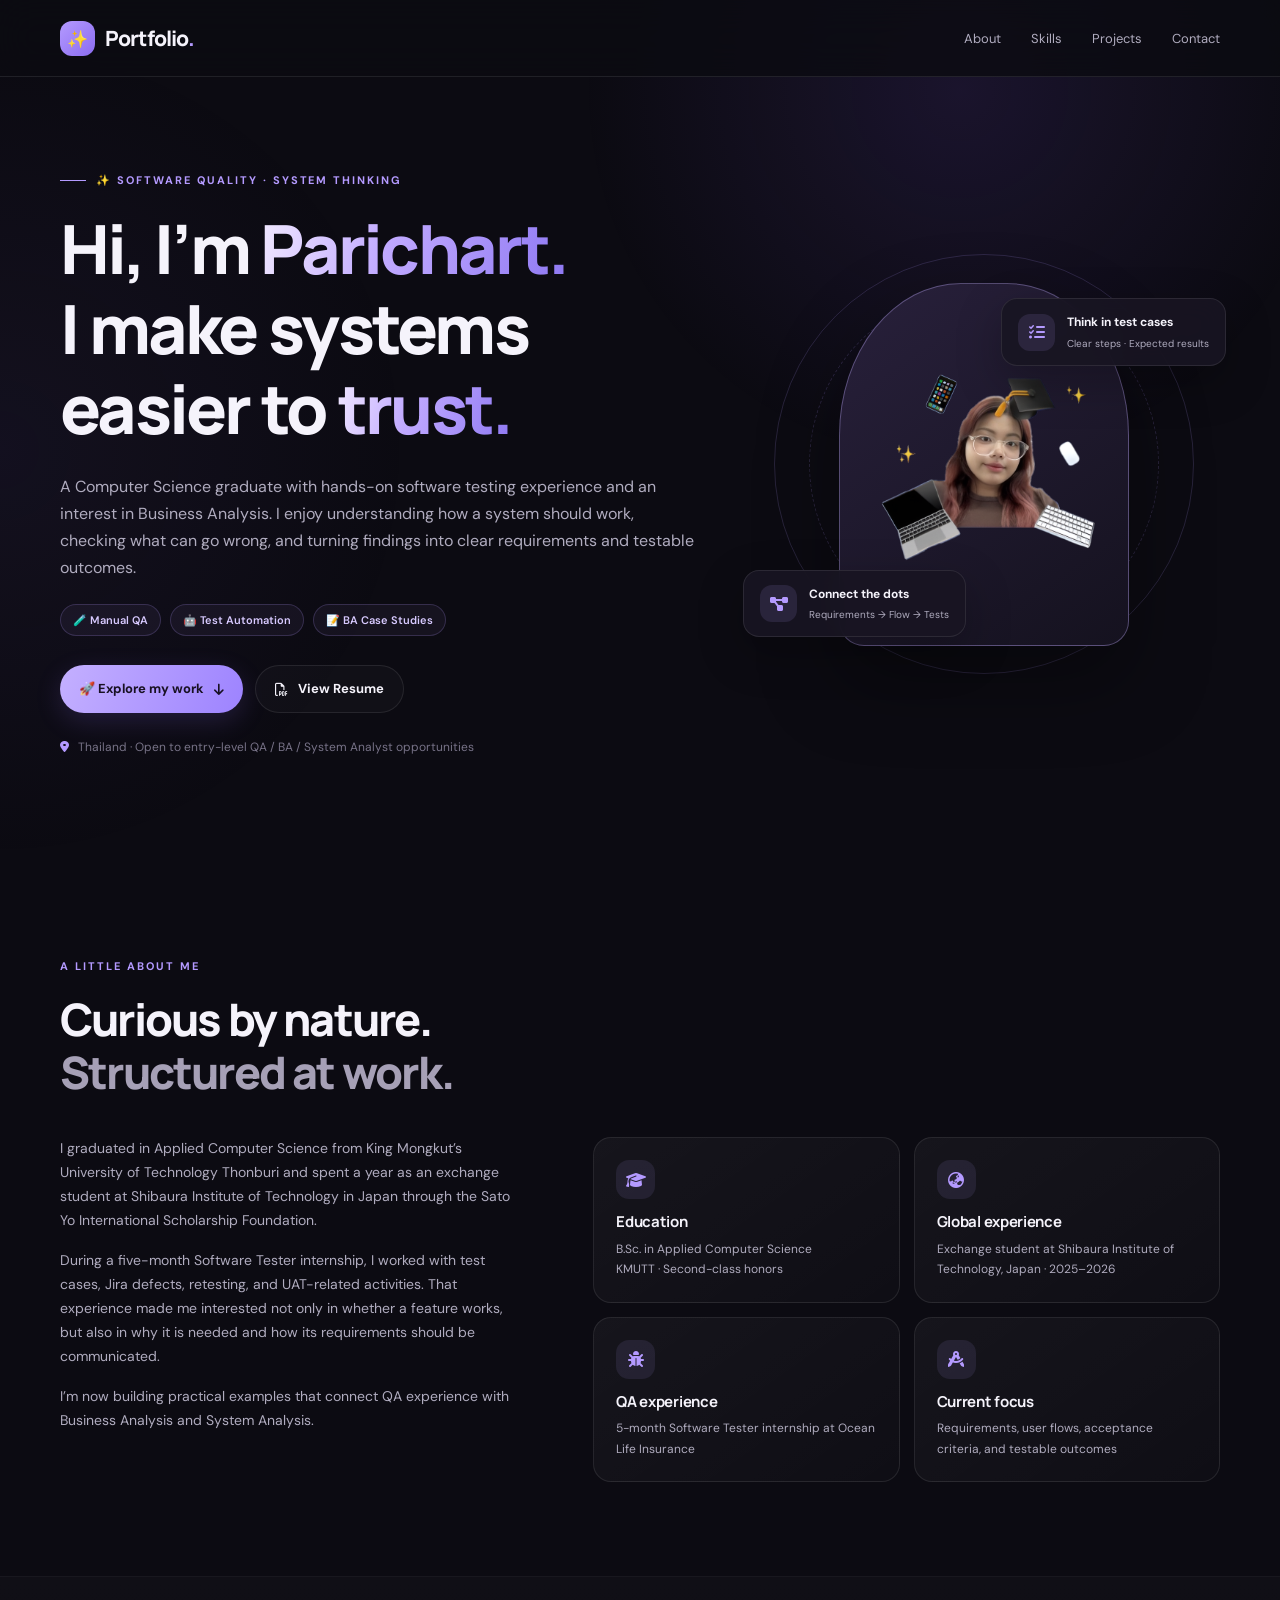
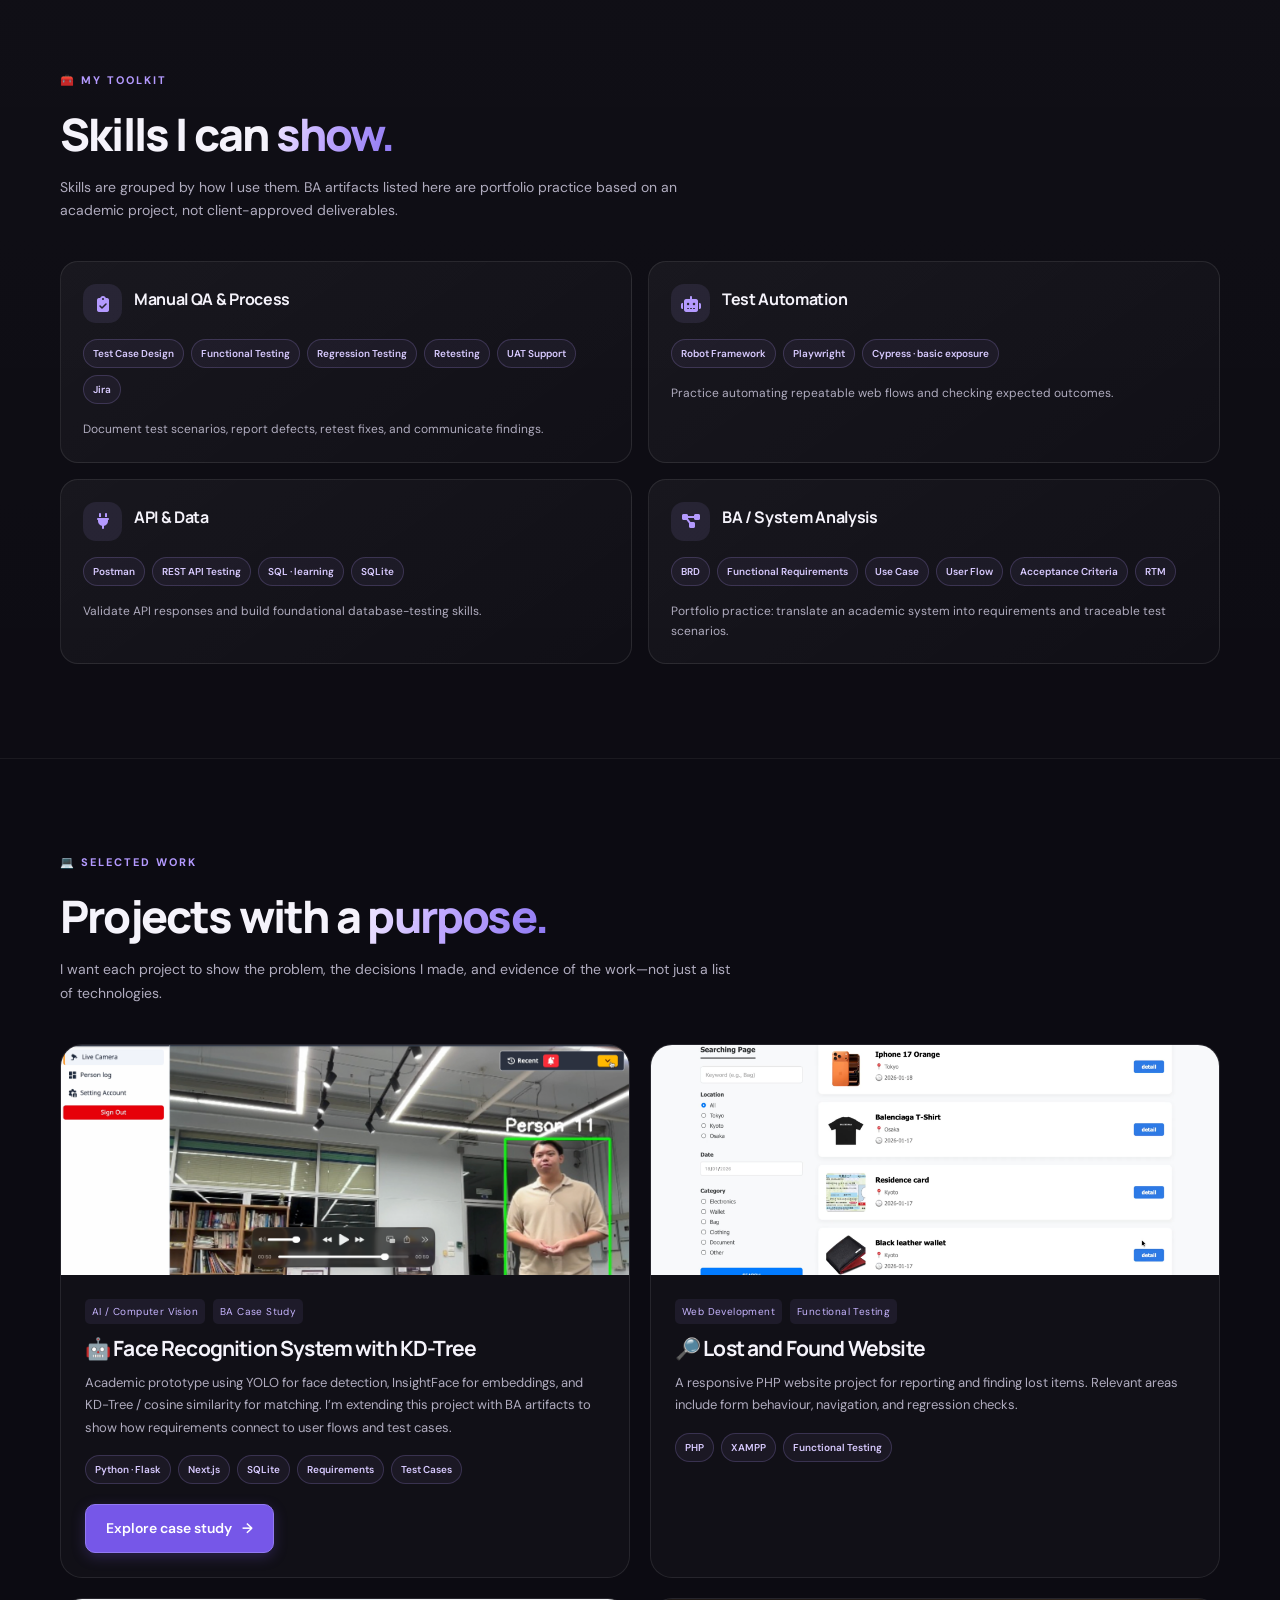
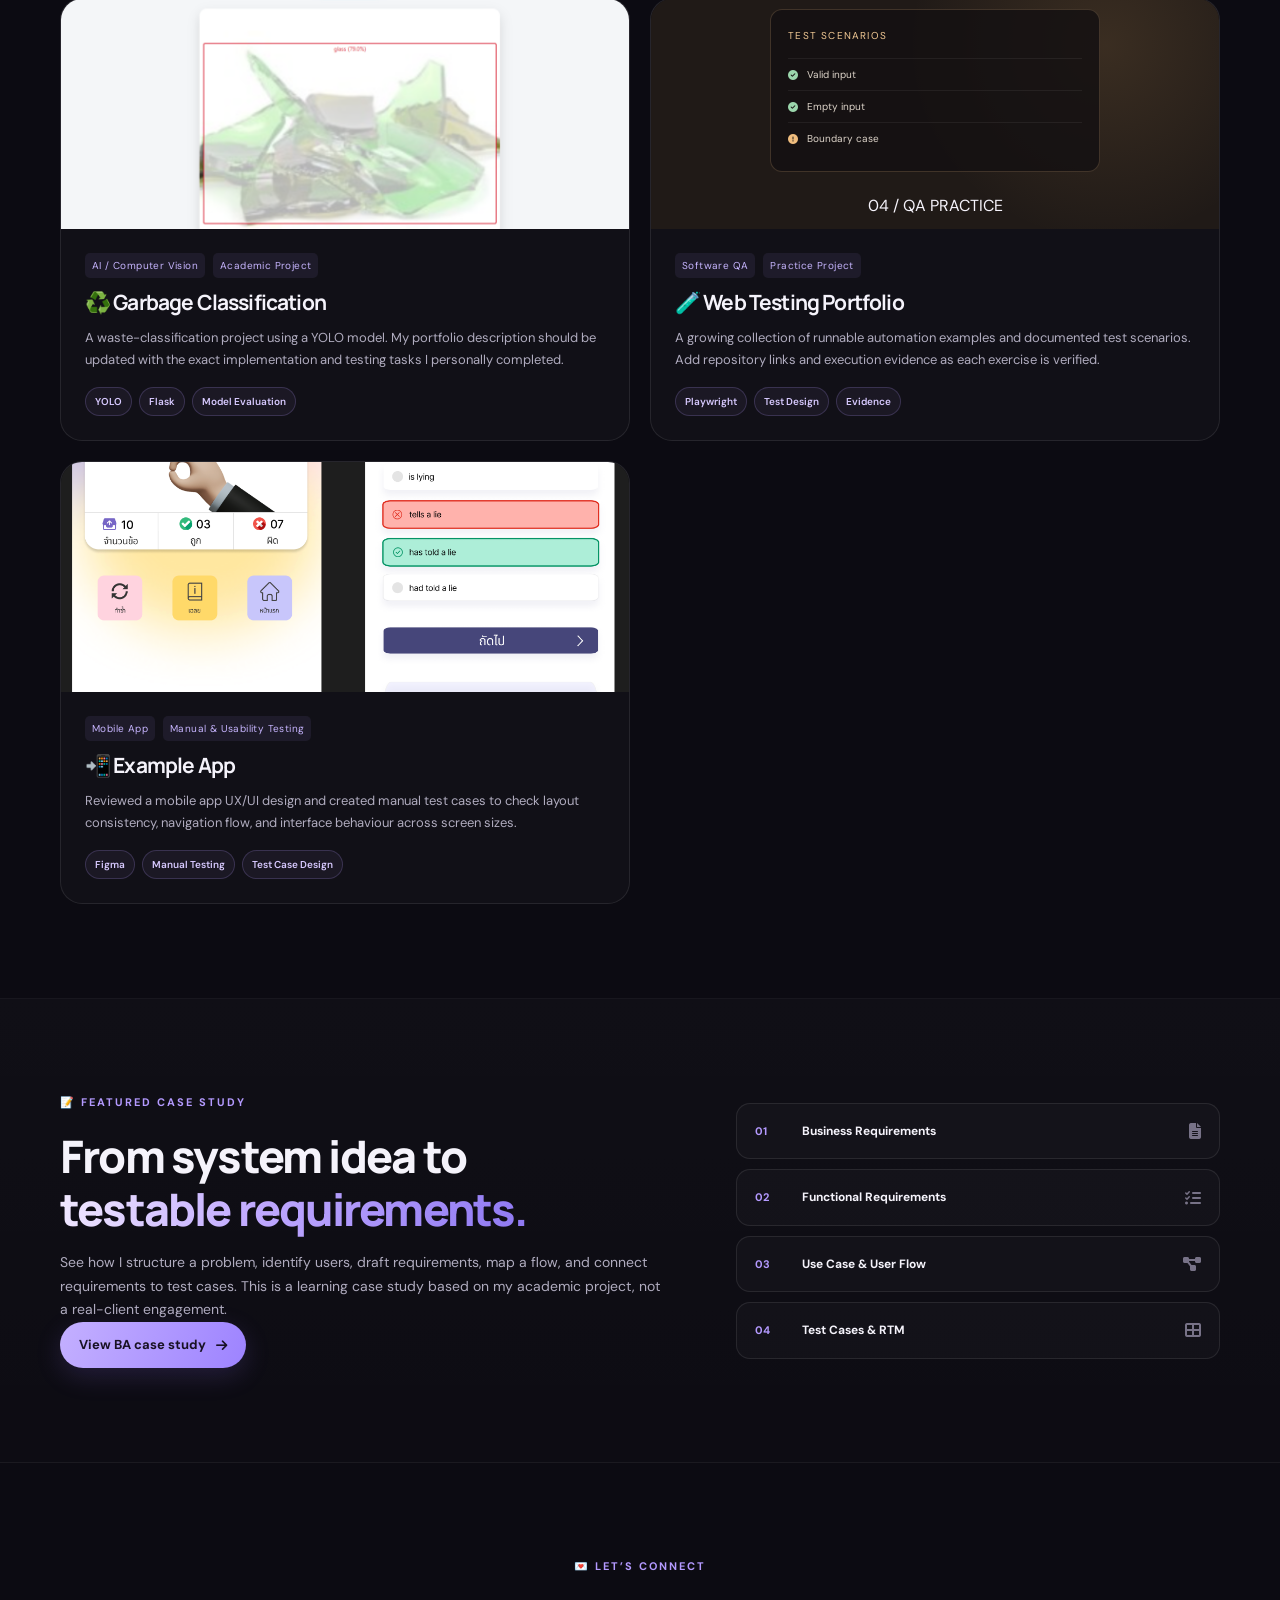
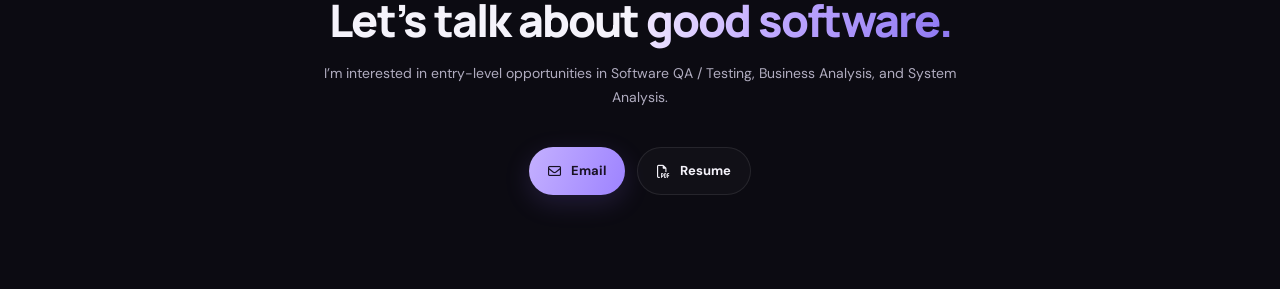
==== commit 24efa968: "fixing resume" ====
--- a/index.html
+++ b/index.html
@@ -74,7 +74,7 @@
               href="resume.pdf"
               target="_blank"
               rel="noopener"
-              ><i class="fa-regular fa-file-pdf"></i> 📄 View Resume</a
+              ><i class="fa-regular fa-file-pdf"></i>View Resume</a
             >
           </div>
           <p class="hero-note">
